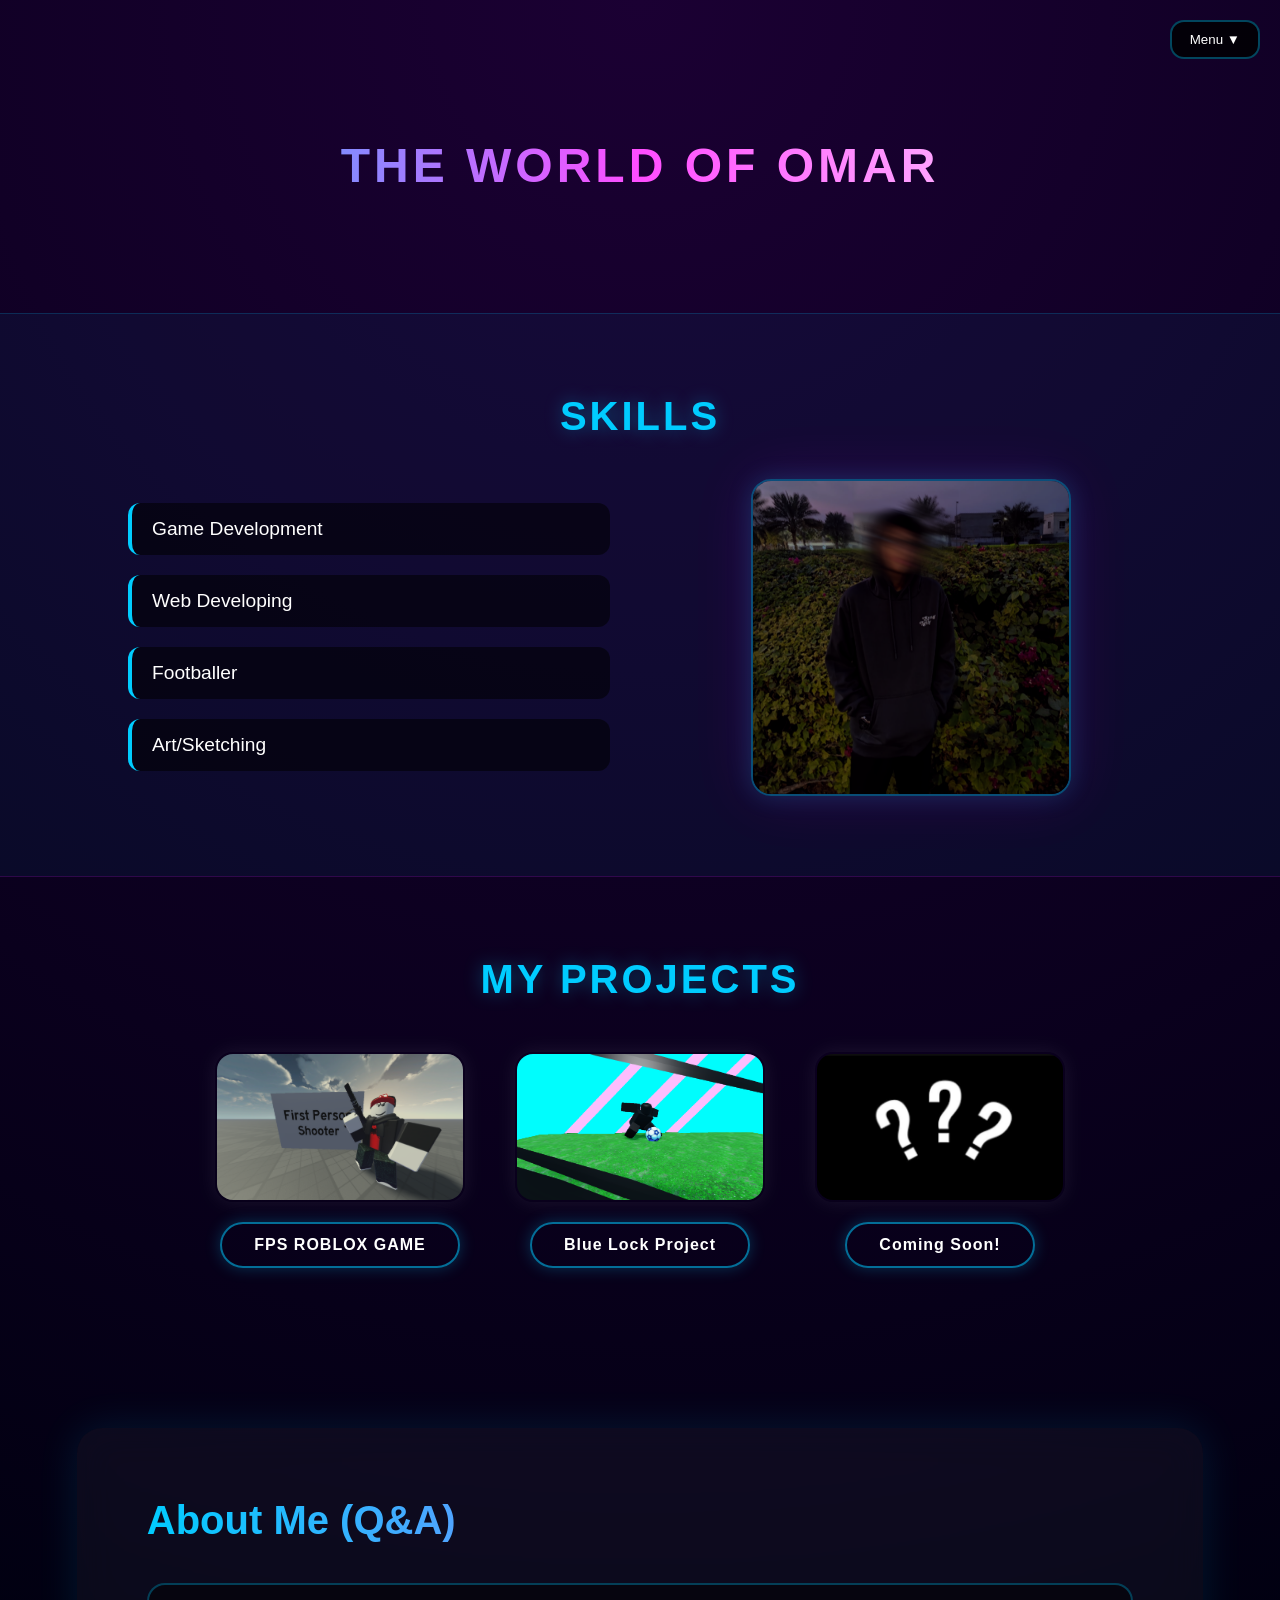
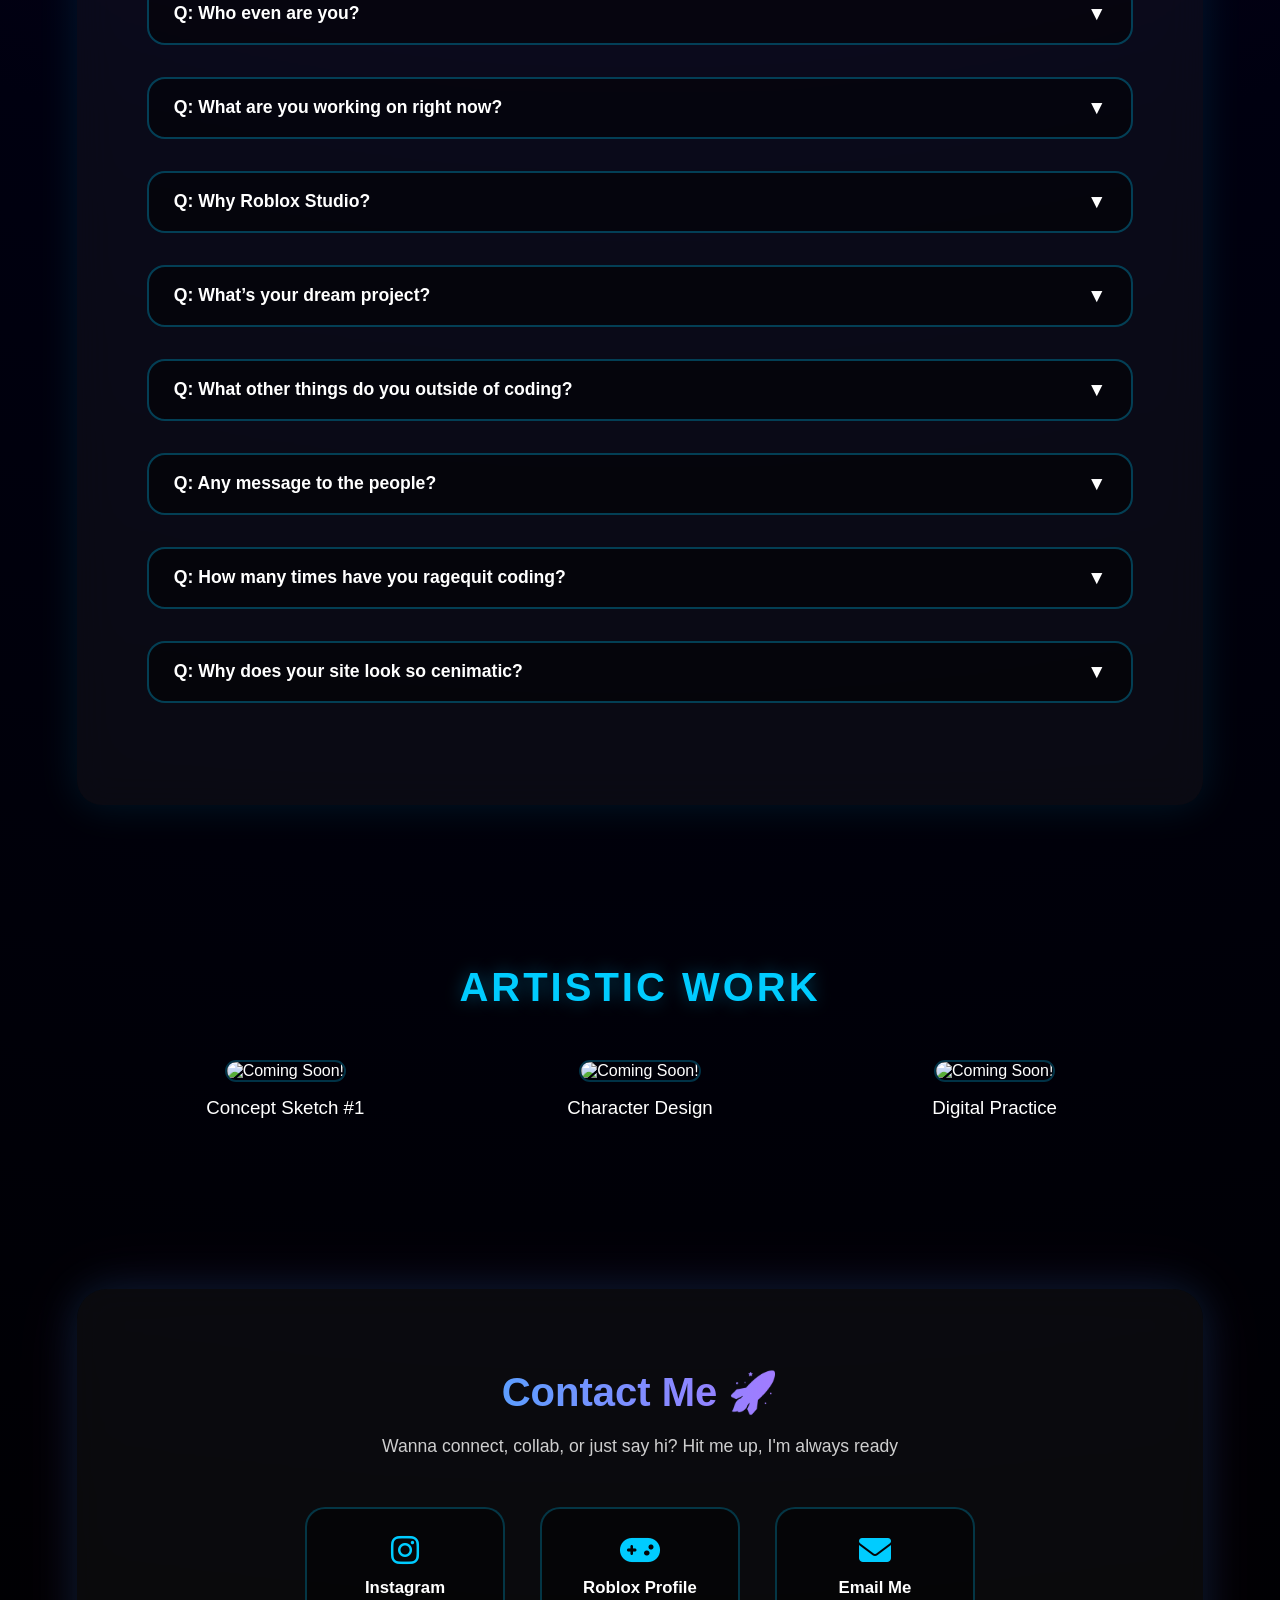
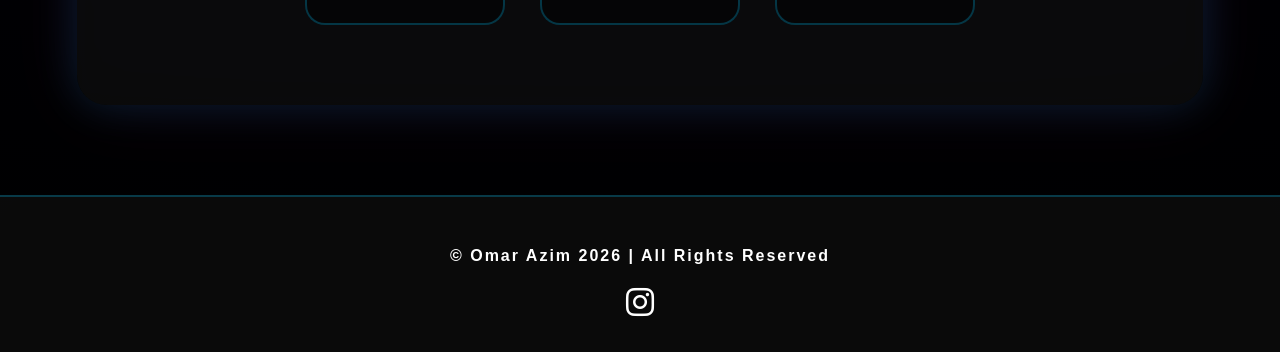
==== index.html @ 36d2c740 "Add files via upload" ====
<!DOCTYPE html>
<html lang="en">

<head>
  <meta charset="UTF-8">
  <meta name="viewport" content="width=device-width, initial-scale=1.0">
  <link rel="stylesheet" href="style.css">
  <link rel="icon" type="image/png" href="favicon.png">
  <link rel="apple-touch-icon" href="favicon.png">
  <link rel="stylesheet" href="https://cdnjs.cloudflare.com/ajax/libs/font-awesome/6.5.0/css/all.min.css">
  <title>Omar's World</title>
</head>

<body>

  <div class="menu-container">
    <button id="menuToggle">Menu ▼</button>

    <div class="menu-dropdown" id="menuDropdown">
      <a href="#skills">SKILLS</a>
      <a href="#projects">PROJECTS</a>
      <a href="#about">Q&A</a>
      <a href="#gallery">ART</a>
    </div>
  </div>

  <div class="Header-1">
    <img src="" alt="">
    <h1>THE WORLD OF OMAR</h1>
  </div>

  <div class="skills reveal pop" id="skills">
    <div class="topic">
      <h2>SKILLS</h2>
    </div>

    <div class="skills-content">
      <div class="listing">
        <ul>
          <li>Game Development</li>
          <li>Web Developing</li>
          <li>Footballer</li>
          <li>Art/Sketching</li>
        </ul>
      </div>

      <div class="profile">
        <img src="Picture.png" alt="Omar">
      </div>
    </div>
  </div>

  <div class="projects reveal" id="projects">
    <div class="topic-2">
      <h2>MY PROJECTS</h2>
    </div>

    <div class="projects-grid">

      <div class="project-card">
        <img src="First Person Shooter.png" alt="Image Could Not Load">

        <a href="FPS GAME.HTML">
          <button>FPS ROBLOX GAME</button>
        </a>
      </div>

      <div class="project-card">
        <img src="Blue Lock.png" alt="Image Could Not Load">

        <a href="BLUE LOCK GAME.HTML">
          <button>Blue Lock Project</button>
        </a>
      </div>

      <div class="project-card">
        <img src="COMING SOON Banner.png" alt="Image Could Not Load">

        <a href="ComingSoon.HTML">
          <button>Coming Soon!</button>
        </a>
      </div>
    </div>
  </div>

  <!-- =============================== -->
  <!--        ABOUT ME (Q&A) SECTION   -->
  <!-- =============================== -->

  <section class="qa-section reveal" id="about">

    <!-- Section Title -->
    <h2 class="qa-title">About Me (Q&A)</h2>


    <!-- =============================== -->
    <!-- Question 1 -->
    <!-- =============================== -->
    <div class="qa-item">

      <!-- Clickable Question Button -->
      <button class="qa-question">
        Q: Who even are you?
        <span class="arrow">▼</span>
      </button>

      <!-- Answer Box -->
      <div class="qa-answer">
        <p>A: Yo I’m Omar, game dev, football addict, and professional “I’ll fix it later” coder.
          I build Roblox games, websites, and random ideas at 2AM for no reason.</p>
      </div>

    </div>


    <!-- =============================== -->
    <!-- Question 2 -->
    <!-- =============================== -->
    <div class="qa-item">

      <button class="qa-question">
        Q: What are you working on right now?
        <span class="arrow">▼</span>
      </button>

      <div class="qa-answer">
        <p>A: Currently cooking up Roblox projects like an FPS game and working on test projects
          Basically: chaos, rage, and alot of unfinished games 💀</p>
      </div>

    </div>


    <!-- =============================== -->
    <!-- Question 3 -->
    <!-- =============================== -->
    <div class="qa-item">

      <button class="qa-question">
        Q: Why Roblox Studio?
        <span class="arrow">▼</span>
      </button>

      <div class="qa-answer">
        <p>A: Because it’s like game development with training wheels…
          but the moment you touch scripting, the wheels fall off and you’re flying into the void.</p>
      </div>

    </div>


    <!-- =============================== -->
    <!-- EMPTY SLOT #1 (Fill Later) -->
    <!-- =============================== -->
    <div class="qa-item">

      <button class="qa-question">
        Q: What’s your dream project?
        <span class="arrow">▼</span>
      </button>

      <div class="qa-answer">
        <p>A: Just a smooth and clean game without having to fight bugs</p>
      </div>

    </div>


    <!-- =============================== -->
    <!-- EMPTY SLOT #2 (Fill Later) -->
    <!-- =============================== -->
    <div class="qa-item">

      <button class="qa-question">
        Q: What other things do you outside of coding?
        <span class="arrow">▼</span>
      </button>

      <div class="qa-answer">
        <p>A: I play football and sometimes I draw stuff..only when my code is broken beyond saving.</p>
      </div>

    </div>


    <!-- =============================== -->
    <!-- EMPTY SLOT #3 (Fill Later) -->
    <!-- =============================== -->
    <div class="qa-item">

      <button class="qa-question">
        Q: Any message to the people?
        <span class="arrow">▼</span>
      </button>

      <div class="qa-answer">
        <p>A: Respect your last name, never give up and chase your dreams.</p>
      </div>

    </div>


    <!-- =============================== -->
    <!-- EMPTY SLOT #4 (Fill Later) -->
    <!-- =============================== -->
    <div class="qa-item">

      <button class="qa-question">
        Q: How many times have you ragequit coding?
        <span class="arrow">▼</span>
      </button>

      <div class="qa-answer">
        <p>A: Yes.</p>
      </div>

    </div>

    <!-- =============================== -->
    <!-- EMPTY SLOT #5 (Fill Later) -->
    <!-- =============================== -->
    <div class="qa-item">

      <button class="qa-question">
        Q: Why does your site look so cenimatic?
        <span class="arrow">▼</span>
      </button>

      <div class="qa-answer">
        <p>A: I was supposed to be studying… but VS Code mysteriously opened and the story changed</p>
      </div>

    </div>

  </section>

  <div class="gallery reveal" id="gallery">
    <div class="topic-2">
      <h2>ARTISTIC WORK</h2>
    </div>

    <div class="art-grid">

      <div class="art-card">
        <img src="https://via.placeholder.com/250" alt="Coming Soon!">
        <h3>Concept Sketch #1</h3>
      </div>

      <div class="art-card">
        <img src="https://via.placeholder.com/250" alt="Coming Soon!">
        <h3>Character Design</h3>
      </div>

      <div class="art-card">
        <img src="https://via.placeholder.com/250" alt="Coming Soon!">
        <h3>Digital Practice</h3>
      </div>

    </div>
  </div>


  <!-- =============================== -->
  <!--        CONTACT SECTION          -->
  <!-- =============================== -->

  <section class="contact-section" id="contact">

    <h2 class="contact-title">Contact Me 🚀</h2>

    <p class="contact-text">
      Wanna connect, collab, or just say hi?
      Hit me up, I'm always ready
    </p>

    <div class="contact-box">

      <!-- Instagram -->
      <a href="https://instagram.com/omxr.dev_" target="_blank" class="contact-card">
        <i class="fa-brands fa-instagram"></i>
        <span>Instagram</span>
      </a>

      <!-- Roblox Profile -->
      <a href="https://www.roblox.com/users/4584043283/profile" class="contact-card">
        <i class="fa-solid fa-gamepad"></i>
        <span>Roblox Profile</span>
      </a>

      <!-- Email -->
      <a href="omarazim754@gmail.com" class="contact-card">
        <i class="fa-solid fa-envelope"></i>
        <span>Email Me</span>
      </a>

    </div>

  </section>


  <!-- =============================== -->
  <!--        FOOTER SECTION          -->
  <!-- =============================== -->
  <footer class="main-footer">
    <p>© Omar Azim 2026 | All Rights Reserved</p>
    <div class="socials">
      <a href="https://instagram.com/omxr.dev_" target="_blank">
        <i class="fa-brands fa-instagram"></i>
      </a>
    </div>
  </footer>
  <script src="script.js"></script>
</body>

</html>
---- style.css ----
/* ============================= */
/*        GLOBAL RESET           */
/* ============================= */

* {
  margin: 0;
  padding: 0;
  box-sizing: border-box;
  font-family: "Segoe UI", sans-serif;
}

:root {
  --nebula1: #00ccff;
  --nebula2: #ff4dff;
  --softGlow: rgba(0, 200, 255, 0.35);
}

/* ============================= */
/*        BODY BACKGROUND        */
/* ============================= */

body {
  background: radial-gradient(circle at top, #1b0033, #000010, #000);
  color: white;
  overflow-x: hidden;
}

body::before {
  content: "";
  position: fixed;
  inset: 0;
  background: url("https://www.transparenttextures.com/patterns/stardust.png");
  opacity: 0.35;
  animation: starsMove 60s linear infinite;
  z-index: -2;
}

@keyframes starsMove {
  from {
    transform: translateY(0);
  }
  to {
    transform: translateY(-1000px);
  }
}

/* ============================= */
/*             MENU              */
/* ============================= */

details {
    position: fixed;
    top: 20px;
    right: 20px;

    background: rgba(0, 0, 0, 0.85);
    backdrop-filter: blur(20px);

    padding: 12px 22px;
    border-radius: 14px;

    border: 2px solid rgba(0, 200, 255, 0.35);

    cursor: pointer;
    transition: 0.3s ease;

    z-index: 99999; /* 🔥 FORCE ABOVE EVERYTHING */
}

details[open] {
    box-shadow: 0 0 25px rgba(0,200,255,0.3);
}

details summary {
    list-style: none;
}

details summary::-webkit-details-marker {
    display: none;
}

details:hover {
  box-shadow: 0 0 18px var(--softGlow);
}

summary {
  font-weight: bold;
  font-size: 18px;
  cursor: pointer;
}

details h4 {
  margin-top: 10px;
  transition: 0.3s;
}

details h4:hover {
  color: var(--nebula2);
}

details a {
  text-decoration: none;
  color: white;
  display: block;
  margin-top: 12px;
}

.menu-container {
    position: fixed;
    top: 20px;
    right: 20px;
    z-index: 99999;
}

#menuToggle {
    padding: 10px 18px;
    border-radius: 14px;

    background: rgba(0,0,0,0.8);
    border: 2px solid rgba(0,200,255,0.35);
    color: white;

    cursor: pointer;
    transition: 0.3s ease;
}

#menuToggle:hover {
    box-shadow: 0 0 20px rgba(0,200,255,0.4);
}

.menu-dropdown {
    margin-top: 10px;
    padding: 15px;

    background: rgba(0,0,0,0.9);
    border-radius: 14px;

    display: none;
    flex-direction: column;
    gap: 10px;

    border: 2px solid rgba(0,200,255,0.2);
}

.menu-dropdown a {
    text-decoration: none;
    color: white;
    padding: 6px 10px;
    border-radius: 8px;
    transition: 0.2s;
}

.menu-dropdown a:hover {
    background: rgba(0,200,255,0.15);
}

/* ============================= */
/*            HEADER             */
/* ============================= */

.Header-1 {
  text-align: center;
  padding: 120px 20px;
}

.Header-1 h1 {
  font-size: 3rem;
  letter-spacing: 4px;

  background: linear-gradient(
    90deg,
    var(--nebula1),
    var(--nebula2),
    white
  );

  -webkit-background-clip: text;
  -webkit-text-fill-color: transparent;

  animation: glow 2s infinite alternate;
}

@keyframes glow {
  from {
    text-shadow: 0 0 12px var(--nebula1);
  }
  to {
    text-shadow: 0 0 30px var(--nebula2);
  }
}


/* ============================= */
/*        SECTION STYLING        */
/* ============================= */

.skills,
.projects,
.gallery {
  padding: 80px 10%;
  text-align: center;
}

.topic h2,
.topic-2 h2 {
  font-size: 2.5rem;
  margin-bottom: 40px;

  color: var(--nebula1);
  letter-spacing: 3px;

  text-shadow: 0 0 18px var(--softGlow);
}

/* ============================= */
/*          SKILLS SECTION       */
/* ============================= */

.skills {
  background: rgba(0, 200, 255, 0.05);
  border-top: 1px solid rgba(0, 200, 255, 0.18);
  border-bottom: 1px solid rgba(255, 0, 255, 0.15);
}

.skills-content {
  display: flex;
  align-items: center;
  justify-content: space-between;
  gap: 60px;
  margin-top: 40px;
  flex-wrap: wrap;
}

.listing {
  flex: 1;
}

.listing ul {
  list-style: none;
  display: grid;
  gap: 20px;
  font-size: 1.2rem;
  text-align: left;
}

.listing li {
  padding: 15px 20px;
  background: rgba(0, 0, 0, 0.55);

  border-radius: 12px;
  border-left: 4px solid var(--nebula1);

  transition: 0.3s;
}

.listing li:hover {
  transform: translateX(8px);
  background: rgba(0, 200, 255, 0.12);
  box-shadow: 0 0 18px var(--softGlow);
}

/* Profile Image */

.profile {
  flex: 1;
  display: flex;
  justify-content: center;
}

.profile img {
  width: 320px;
  max-width: 100%;
  border-radius: 20px;

  border: 2px solid rgba(0, 200, 255, 0.35);

  box-shadow: 0 0 25px rgba(0, 200, 255, 0.18),
    0 0 60px rgba(255, 0, 255, 0.12);

  transition: 0.4s ease;
}

.profile img:hover {
  transform: scale(1.05);
}

/* ============================= */
/*         PROJECTS GRID         */
/* ============================= */

.projects-grid {
  display: flex;
  justify-content: center;
  gap: 50px;
  flex-wrap: wrap;
  margin-top: 50px;
}

.project-card {
  display: flex;
  flex-direction: column;
  align-items: center;
  gap: 20px;
}

/* Project Images */

.project-card img {
  width: 250px;
  height: 150px;
  border-radius: 18px;
  object-fit: cover;

  border: 2px solid transparent;
  box-shadow: 0 0 20px rgba(255, 255, 255, 0.08);

  transition: 0.4s ease;
}

.project-card img:hover {
  transform: translateY(-10px);

  border: 2px solid rgba(0, 200, 255, 0.35);

  box-shadow: 0 0 25px rgba(0, 200, 255, 0.25),
    0 0 60px rgba(255, 0, 255, 0.18);
}

/* Project Buttons */

.project-card button {
  padding: 12px 32px;
  border-radius: 30px;

  border: 2px solid rgba(0, 200, 255, 0.55);
  background: transparent;

  color: white;
  font-size: 1rem;
  font-weight: bold;
  letter-spacing: 1px;

  cursor: pointer;
  transition: 0.3s ease;

  box-shadow: 0 0 15px rgba(0, 200, 255, 0.25);
}

.project-card button:hover {
  background: linear-gradient(90deg, var(--nebula1), var(--nebula2));
  color: black;

  transform: scale(1.08);

  box-shadow: 0 0 25px rgba(0, 200, 255, 0.45),
    0 0 60px rgba(255, 0, 255, 0.25);
}

/* ============================= */
/*           ART GRID            */
/* ============================= */

.art-grid {
  display: grid;
  grid-template-columns: repeat(3, 1fr);
  gap: 40px;
  justify-items: center;
  margin-top: 50px;
}

.art-card {
  width: 260px;
  text-align: center;
}

.art-card img {
  width: 250px;
  height: 250px;
  border-radius: 20px;

  border: 2px solid rgba(0, 200, 255, 0.25);

  transition: 0.3s ease;
}

.art-card img:hover {
  transform: scale(1.05);

  box-shadow: 0 0 25px rgba(0, 200, 255, 0.25),
    0 0 70px rgba(255, 0, 255, 0.18);
}

.art-card h3 {
  margin-top: 15px;
  font-weight: 500;
}

/* ============================= */
/*        PROJECT PAGES FIX      */
/* ============================= */

.project-layout {
  width: 90%;
  max-width: 1200px;
  margin: auto;
  padding: 80px 0;
}

/* Back Button */
.back-btn {
  display: inline-block;
  margin-bottom: 30px;

  padding: 12px 25px;
  border-radius: 30px;

  border: 2px solid rgba(0, 200, 255, 0.55);
  color: white;
  text-decoration: none;
  font-weight: bold;

  box-shadow: 0 0 18px rgba(0, 200, 255, 0.25);
  transition: 0.3s ease;
}

.back-btn:hover {
  background: linear-gradient(90deg, var(--nebula1), var(--nebula2));
  color: black;
  transform: scale(1.05);
}

/* Top Layout */
.top-grid {
  display: grid;
  grid-template-columns: 1fr 1fr;
  gap: 40px;
  align-items: stretch;
}

/* Image Box */
.project-image {
  border-radius: 20px;
  overflow: hidden;

  border: 2px solid rgba(0, 200, 255, 0.25);

  box-shadow: 0 0 25px rgba(0, 200, 255, 0.15),
    0 0 60px rgba(255, 0, 255, 0.12);
}

.project-image img {
  width: 100%;
  height: 100%;
  object-fit: cover;
}

/* Description Box */
.project-desc {
  border-radius: 20px;
  padding: 35px;

  background: rgba(255, 255, 255, 0.04);
  backdrop-filter: blur(18px);

  border: 2px solid rgba(255, 0, 255, 0.18);

  box-shadow: 0 0 25px rgba(255, 0, 255, 0.12);
}

.project-desc h1 {
  font-size: 2.4rem;
  margin-bottom: 18px;

  background: linear-gradient(90deg, var(--nebula1), var(--nebula2));
  -webkit-background-clip: text;
  -webkit-text-fill-color: transparent;

  text-shadow: 0 0 20px rgba(0, 200, 255, 0.35);
}

.project-desc p {
  font-size: 1.1rem;
  line-height: 1.7;
  color: #ddd;
}

/* Bottom Credits Box */
.project-footer-box {
  margin-top: 50px;
  padding: 35px;

  border-radius: 20px;
  text-align: center;

  background: rgba(255, 255, 255, 0.03);
  backdrop-filter: blur(18px);

  border: 2px solid rgba(0, 200, 255, 0.2);

  box-shadow: 0 0 25px rgba(0, 200, 255, 0.12);
}

.project-footer-box h2 {
  color: var(--nebula2);
  margin-bottom: 12px;
}

.project-footer-box p {
  color: #ccc;
}

/* Mobile Fix */
@media (max-width: 900px) {
  .top-grid {
    grid-template-columns: 1fr;
  }
}

/* ============================= */
/*            FOOTER             */
/* ============================= */

.main-footer {
  background: rgba(255, 255, 255, 0.04);
  border-top: 2px solid rgba(0, 200, 255, 0.25);

  backdrop-filter: blur(18px);

  padding: 50px 20px 30px;
  text-align: center;
}

.main-footer p {
  font-weight: bold;
  letter-spacing: 2px;
  margin-bottom: 20px;
}

.socials {
  display: flex;
  justify-content: center;
  gap: 30px;
}

.socials a {
  font-size: 2rem;
  color: white;
  transition: 0.3s ease;
}

.socials a:hover {
  color: var(--nebula1);
  text-shadow: 0 0 20px var(--nebula1);
}

/* ============================= */
/*        CUSTOM SCROLLBAR       */
/* ============================= */

::-webkit-scrollbar {
  width: 10px;
}

::-webkit-scrollbar-track {
  background: #000;
}

::-webkit-scrollbar-thumb {
  background: linear-gradient(var(--nebula1), var(--nebula2));
  border-radius: 10px;
  box-shadow: 0 0 18px rgba(0, 200, 255, 0.35);
}

::-webkit-scrollbar-thumb:hover {
  background: var(--nebula2);
}

/* =============================== */
/*         Q&A SECTION STYLE       */
/* =============================== */

.qa-section {
  width: 88%;
  margin: 80px auto;
  padding: 70px;
  border-radius: 25px;
  background: rgba(255, 255, 255, 0.04);
  backdrop-filter: blur(18px);
  box-shadow: 0 0 40px rgba(0, 200, 255, 0.12);
}

.qa-title {
  font-size: 2.5rem;
  margin-bottom: 40px;
  text-align: left;
  background: linear-gradient(90deg, var(--nebula1), var(--nebula2));
  -webkit-background-clip: text;
  -webkit-text-fill-color: transparent;
}

/* Each Question Card */
.qa-item {
  margin-bottom: 20px;
}

/* Question Button */
.qa-question {
  width: 100%;
  padding: 18px 25px;
  border-radius: 18px;
  border: 2px solid rgba(0, 200, 255, 0.3);
  background: rgba(0, 0, 0, 0.45);

  color: white;
  font-size: 1.1rem;
  font-weight: bold;

  display: flex;
  justify-content: space-between;
  align-items: center;

  cursor: pointer;
  transition: 0.3s ease;
}

.qa-question:hover {
  transform: scale(1.02);
  box-shadow: 0 0 20px rgba(0, 200, 255, 0.35);
}

/* Answer Box (Smooth Slide Animation) */
.qa-answer {
  max-height: 0;
  overflow: hidden;

  margin-top: 12px;
  padding: 0 25px;

  border-radius: 15px;
  background: rgba(255, 255, 255, 0.06);
  border-left: 3px solid var(--nebula2);

  opacity: 0;
  transform: translateY(-8px);

  transition: 
    max-height 0.5s ease,
    opacity 0.4s ease,
    transform 0.4s ease,
    padding 0.4s ease;
}

/* When Answer Opens */
.qa-answer.open {
  max-height: 200px;
  opacity: 1;
  transform: translateY(0);

  padding: 18px 25px;
}

/* Neon Glow Hover Effect */
.qa-answer:hover {
  box-shadow: 
    0 0 15px rgba(0, 200, 255, 0.35),
    0 0 35px rgba(255, 0, 255, 0.25);

  border-left: 3px solid var(--nebula1);

  transition: 0.3s ease;
}


/* Arrow */
.arrow {
  font-size: 1.2rem;
  transition: 0.3s;
}

/* Arrow Smooth Rotation */
.qa-question.active .arrow {
  transform: rotate(180deg);
}


/* Mobile Fix */
@media (max-width: 768px) {
  .qa-answer {
    grid-template-columns: 1fr;
  }

  .qa-section {
    padding: 60px 25px;
  }
}

/* REVEAL ANIMATIONS */
.reveal {
  opacity: 0;
  transform: translateY(60px);
  transition: all 0.8s ease;
}

.reveal.active {
  opacity: 1;
  transform: translateY(0);
}

/* Pop Effect For Skills: */
.pop {
  transform: scale(0.85);
}

.pop.active {
  transform: scale(1);
}

/* =============================== */
/*          CONTACT SECTION        */
/* =============================== */

.contact-section {
  width: 88%;
  margin: 90px auto;
  padding: 80px 60px;
  border-radius: 30px;

  background: rgba(255, 255, 255, 0.04);
  backdrop-filter: blur(18px);

  box-shadow:
    0 0 40px rgba(0, 200, 255, 0.15),
    0 0 70px rgba(255, 0, 255, 0.08);

  text-align: center;
}

.contact-title {
  font-size: 2.5rem;
  margin-bottom: 20px;

  background: linear-gradient(90deg, var(--nebula1), var(--nebula2));
  -webkit-background-clip: text;
  -webkit-text-fill-color: transparent;
}

.contact-text {
  font-size: 1.1rem;
  color: rgba(255, 255, 255, 0.8);
  margin-bottom: 50px;
}

/* Contact Cards */
.contact-box {
  display: flex;
  justify-content: center;
  gap: 35px;
  flex-wrap: wrap;
}

.contact-card {
  width: 200px;
  padding: 25px;
  border-radius: 20px;

  background: rgba(0, 0, 0, 0.45);
  border: 2px solid rgba(0, 200, 255, 0.25);

  text-decoration: none;
  color: white;

  display: flex;
  flex-direction: column;
  align-items: center;
  gap: 12px;

  font-size: 1.05rem;
  font-weight: bold;

  transition: 0.35s ease;
}

.contact-card i {
  font-size: 2rem;
  color: var(--nebula1);
}

.contact-card:hover {
  transform: translateY(-10px) scale(1.05);

  border: 2px solid rgba(255, 0, 255, 0.35);

  box-shadow:
    0 0 25px rgba(0, 200, 255, 0.25),
    0 0 60px rgba(255, 0, 255, 0.18);
}


/* =============================== */
/*        MOBILE RESPONSIVE FIXES  */
/* =============================== */

@media (max-width: 768px) {

  /* General Section Padding */
  .skills,
  .projects,
  .gallery,
  .qa-section {
    padding: 60px 6%;
    width: 95%;
  }

  /* Header Title Resize */
  .Header-1 h1 {
    font-size: 2.2rem;
    letter-spacing: 2px;
  }

  /* Skills Layout Stack */
  .skills-content {
    flex-direction: column;
    text-align: center;
    gap: 35px;
  }

  .listing ul {
    text-align: center;
  }

  .listing li {
    font-size: 1.05rem;
  }

  .profile img {
    width: 240px;
  }

  /* Projects Cards Stack */
  .projects-grid {
    flex-direction: column;
    gap: 35px;
  }

  .project-card img {
    width: 100%;
    max-width: 320px;
    height: auto;
  }

  .project-card button {
    width: 100%;
    max-width: 280px;
    font-size: 0.95rem;
  }

  /* Art Section Grid Fix */
  .art-grid {
    grid-template-columns: 1fr;
    gap: 30px;
  }

  .art-card img {
    width: 100%;
    max-width: 280px;
    height: auto;
  }

  /* Q&A Section Fix */
  .qa-section {
    padding: 55px 25px;
  }

  .qa-title {
    font-size: 2rem;
    text-align: center;
  }

  .qa-question {
    font-size: 1rem;
    padding: 15px 18px;
  }

  /* Footer Fix */
  .main-footer {
    padding: 40px 15px;
  }

  .main-footer p {
    font-size: 0.9rem;
  }

  .socials a {
    font-size: 1.7rem;
  }
}
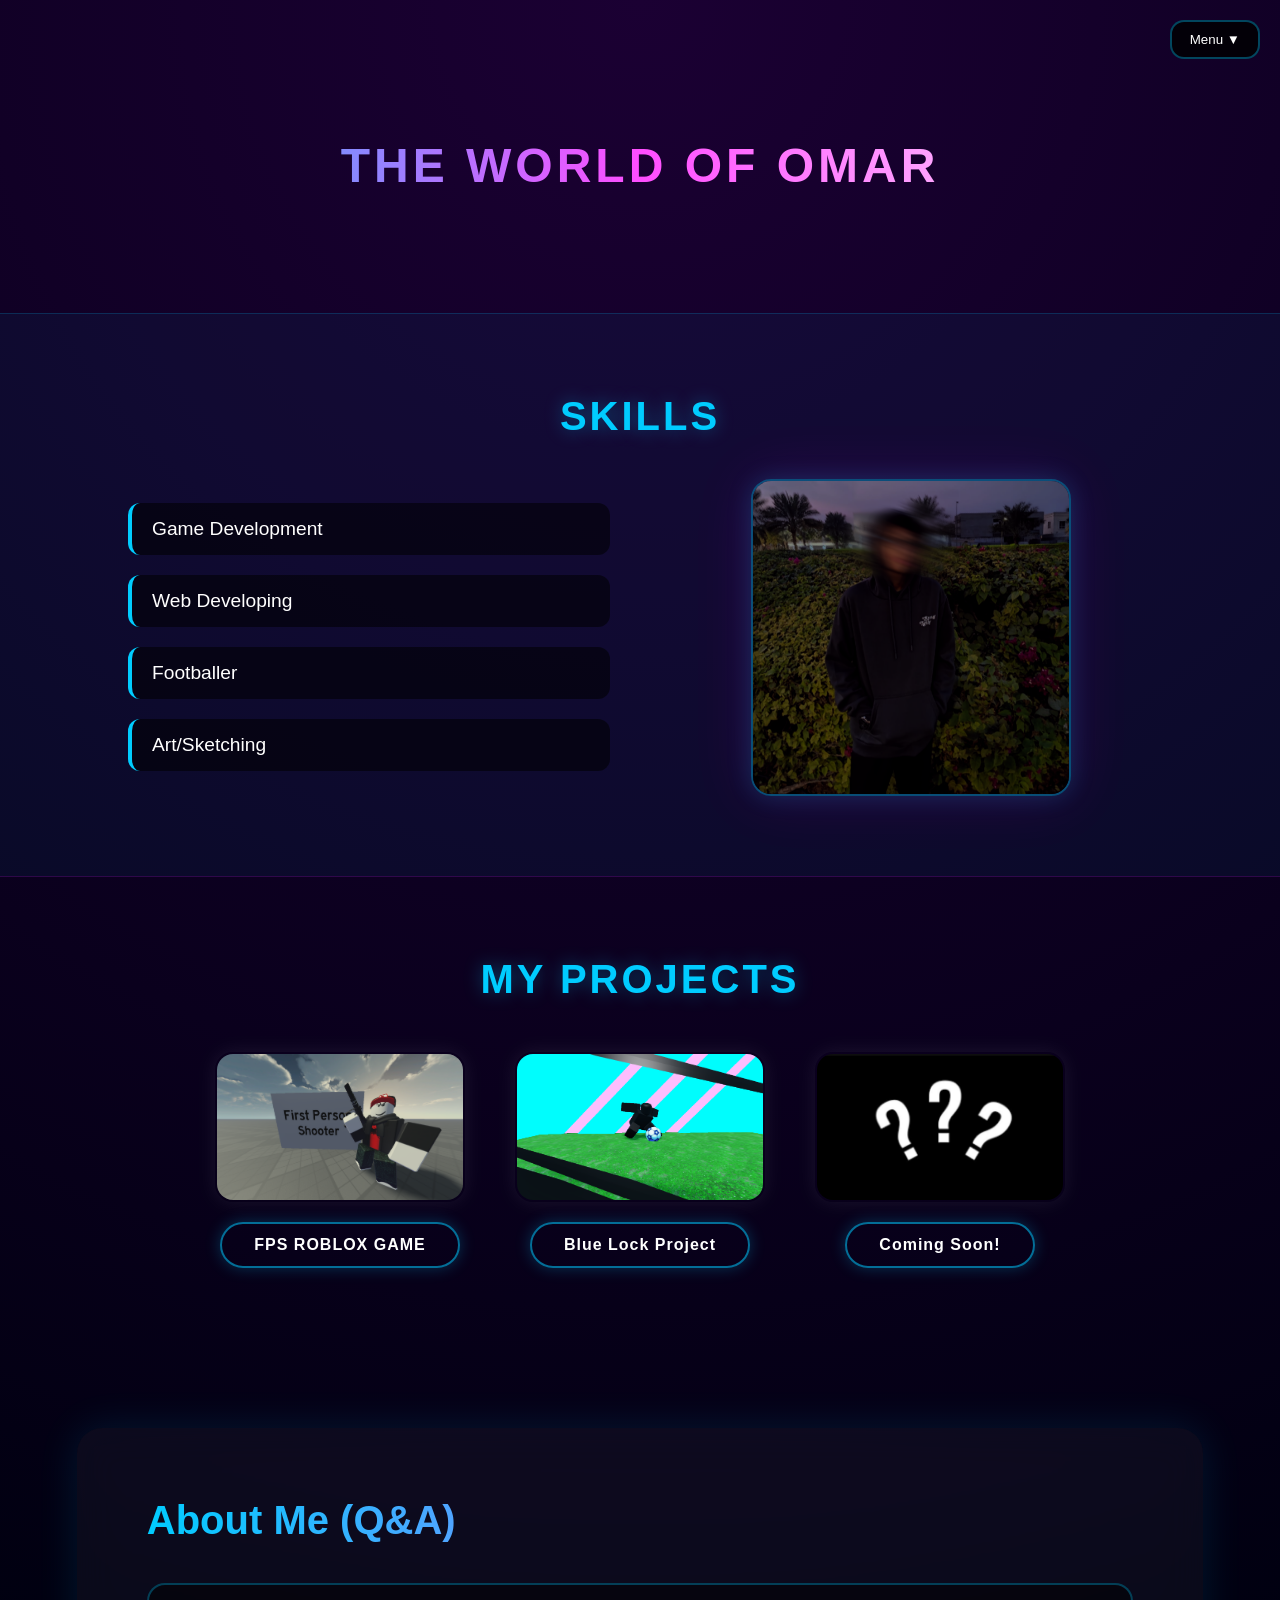
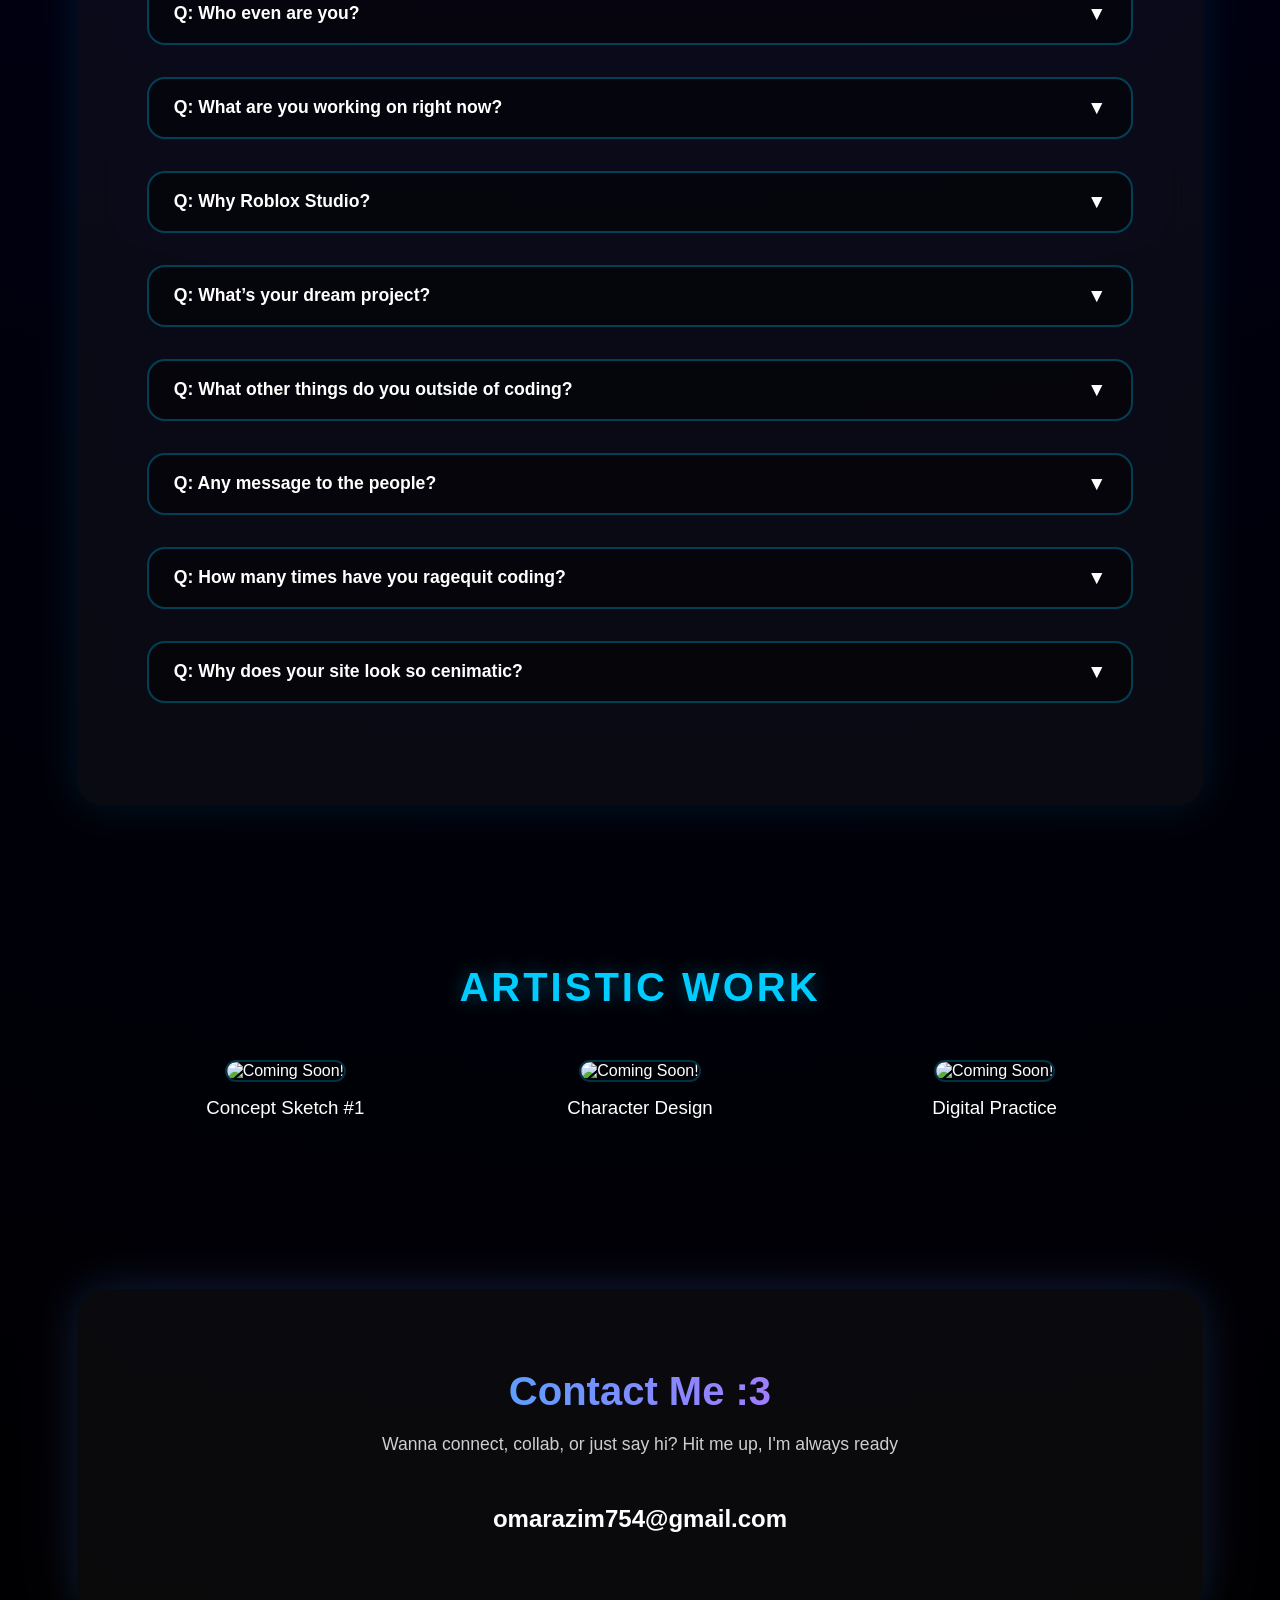
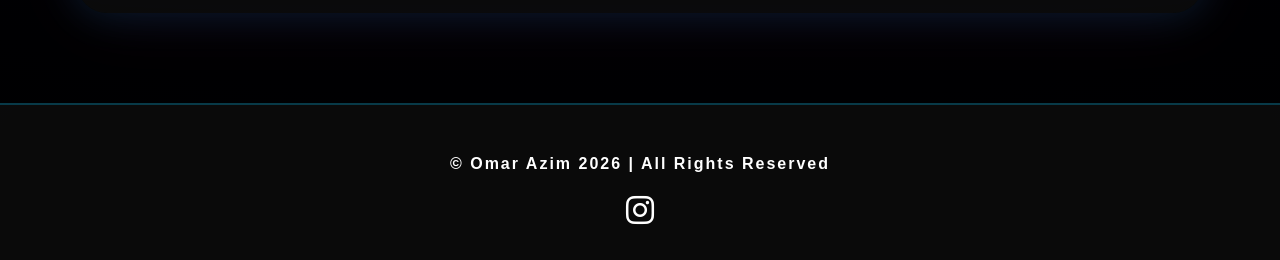
==== commit 4b74c9fa: "Add files via upload" ====
--- a/index.html
+++ b/index.html
@@ -266,7 +266,7 @@
 
   <section class="contact-section" id="contact">
 
-    <h2 class="contact-title">Contact Me 🚀</h2>
+    <h2 class="contact-title">Contact Me :3</h2>
 
     <p class="contact-text">
       Wanna connect, collab, or just say hi?
@@ -275,23 +275,8 @@
 
     <div class="contact-box">
 
-      <!-- Instagram -->
-      <a href="https://instagram.com/omxr.dev_" target="_blank" class="contact-card">
-        <i class="fa-brands fa-instagram"></i>
-        <span>Instagram</span>
-      </a>
-
-      <!-- Roblox Profile -->
-      <a href="https://www.roblox.com/users/4584043283/profile" class="contact-card">
-        <i class="fa-solid fa-gamepad"></i>
-        <span>Roblox Profile</span>
-      </a>
-
       <!-- Email -->
-      <a href="omarazim754@gmail.com" class="contact-card">
-        <i class="fa-solid fa-envelope"></i>
-        <span>Email Me</span>
-      </a>
+      <h2 class="email-text">omarazim754@gmail.com</h2>
 
     </div>
 
--- a/style.css
+++ b/style.css
@@ -750,49 +750,11 @@
   margin-bottom: 50px;
 }
 
-/* Contact Cards */
-.contact-box {
-  display: flex;
-  justify-content: center;
-  gap: 35px;
-  flex-wrap: wrap;
-}
-
-.contact-card {
-  width: 200px;
-  padding: 25px;
-  border-radius: 20px;
-
-  background: rgba(0, 0, 0, 0.45);
-  border: 2px solid rgba(0, 200, 255, 0.25);
-
-  text-decoration: none;
+.contact-email {
+  font-size: 2rem;
+  font-weight: bold;
+  margin-top: 20px;
   color: white;
-
-  display: flex;
-  flex-direction: column;
-  align-items: center;
-  gap: 12px;
-
-  font-size: 1.05rem;
-  font-weight: bold;
-
-  transition: 0.35s ease;
-}
-
-.contact-card i {
-  font-size: 2rem;
-  color: var(--nebula1);
-}
-
-.contact-card:hover {
-  transform: translateY(-10px) scale(1.05);
-
-  border: 2px solid rgba(255, 0, 255, 0.35);
-
-  box-shadow:
-    0 0 25px rgba(0, 200, 255, 0.25),
-    0 0 60px rgba(255, 0, 255, 0.18);
 }
 
 
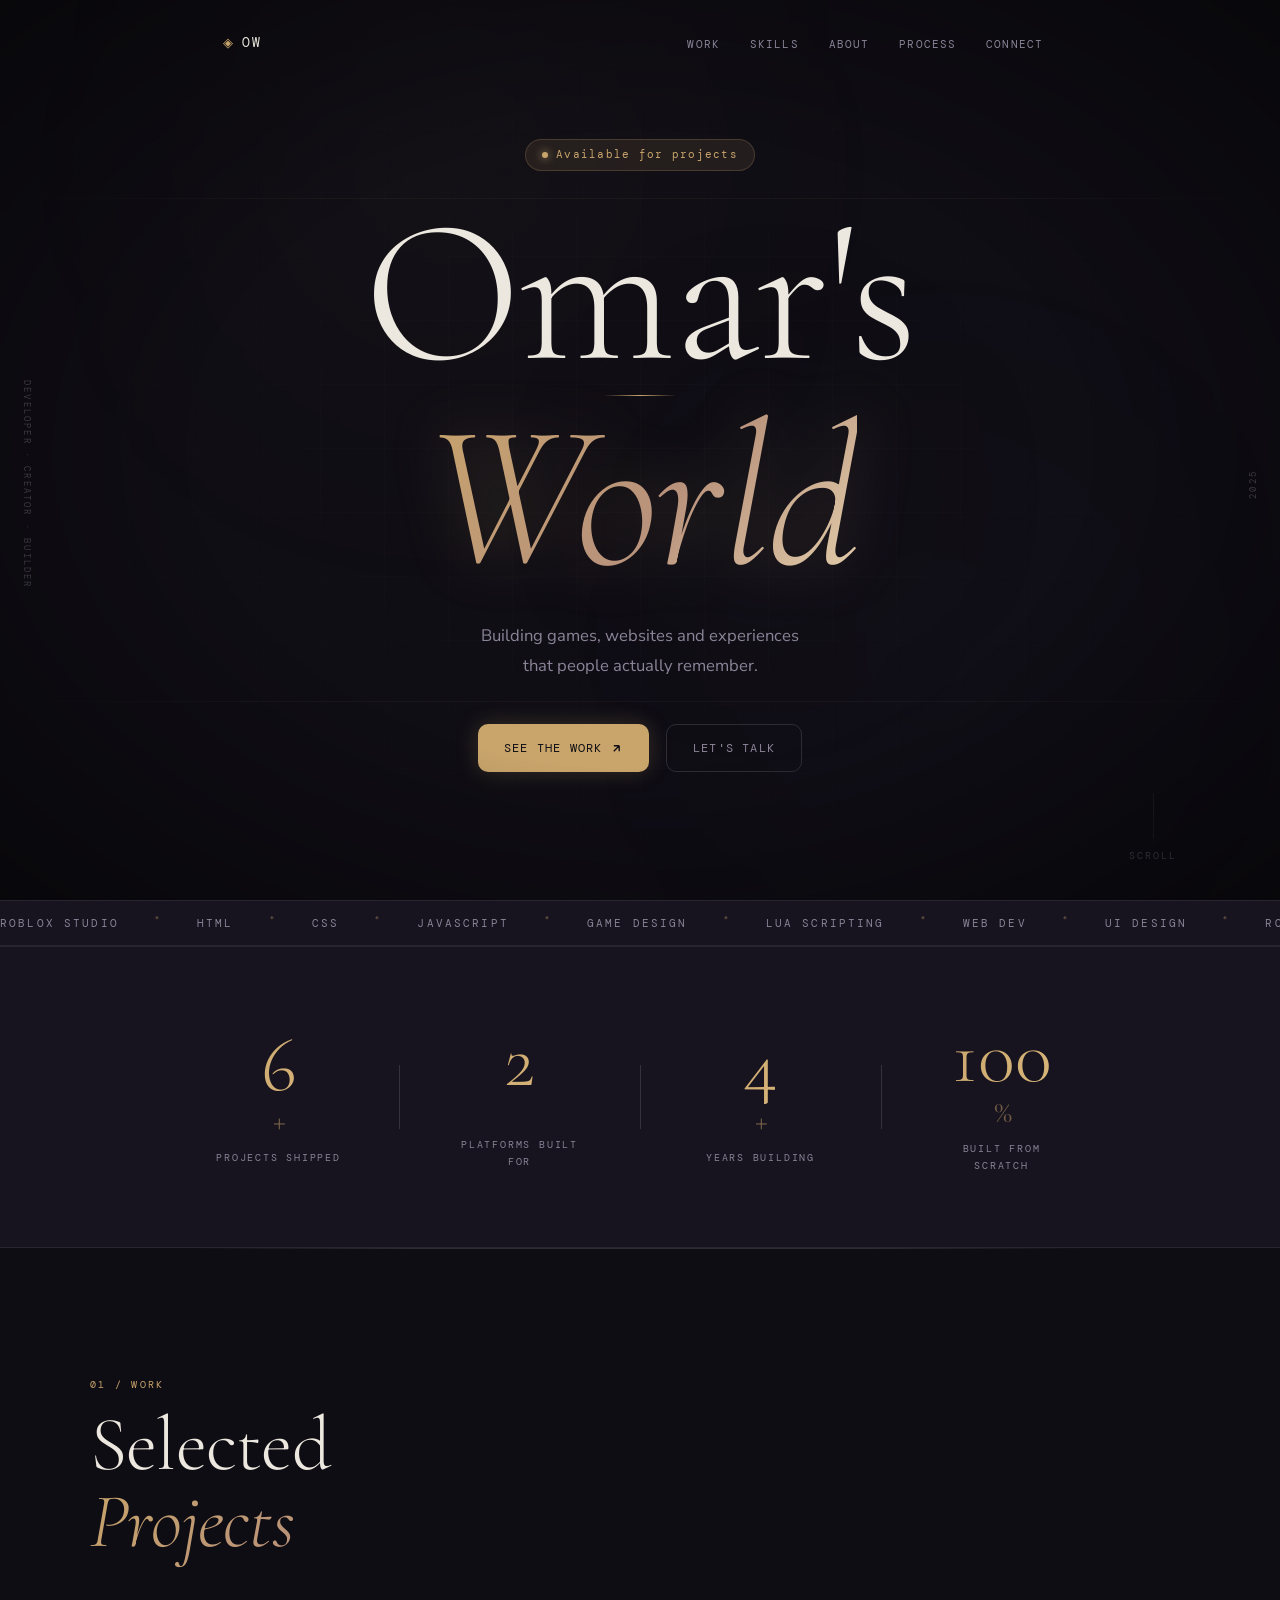
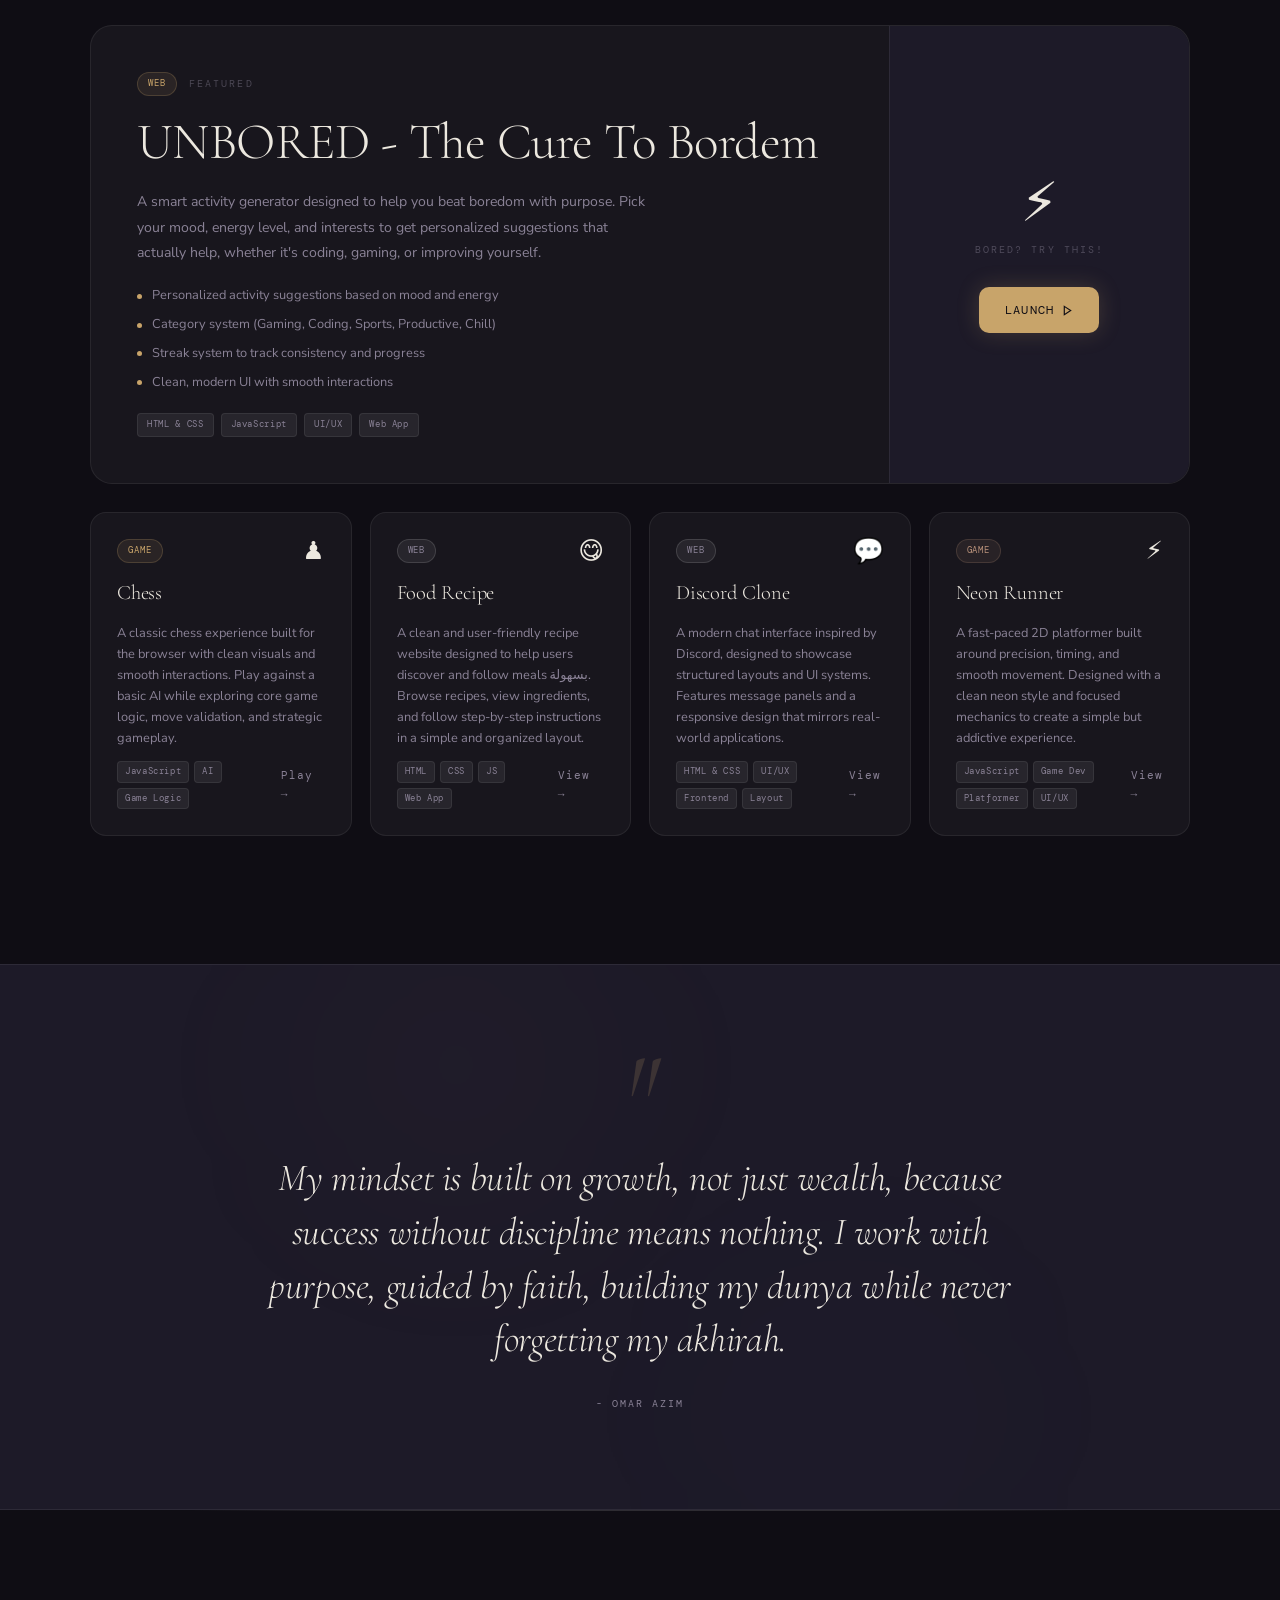
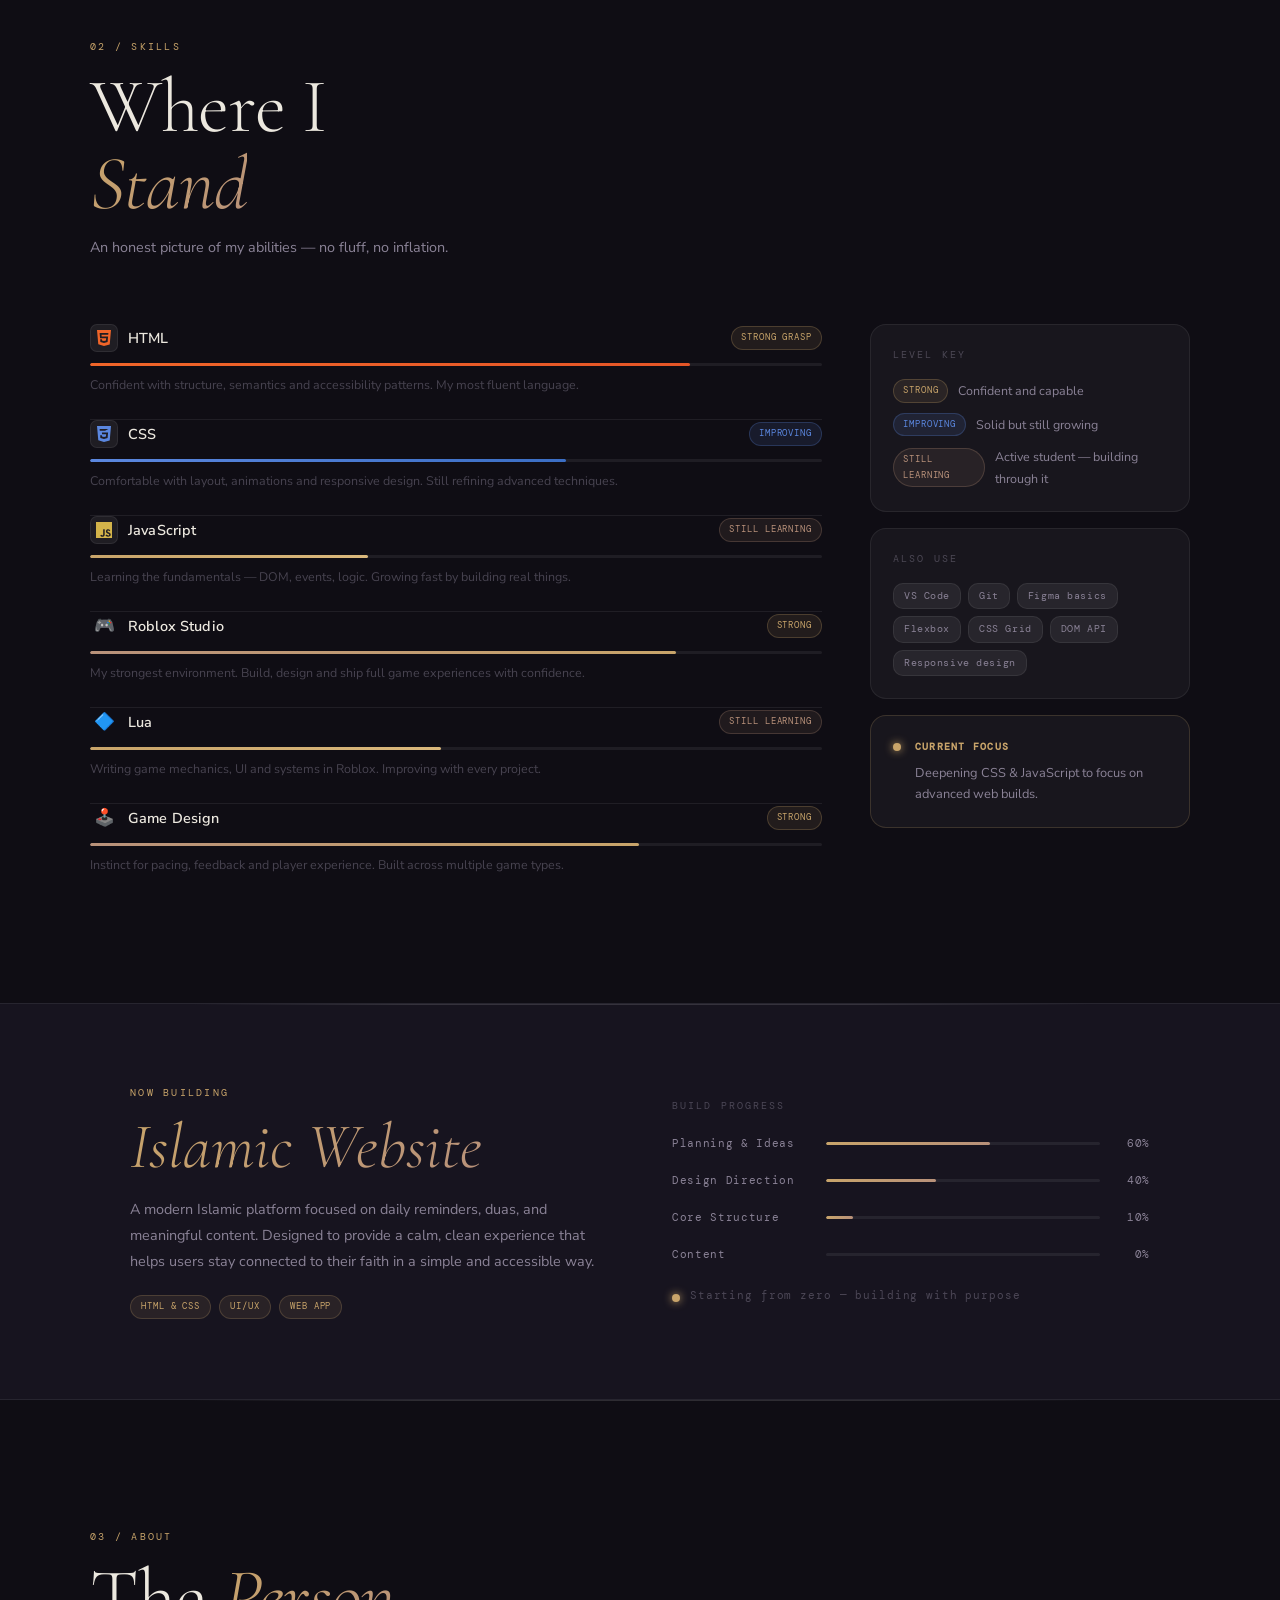
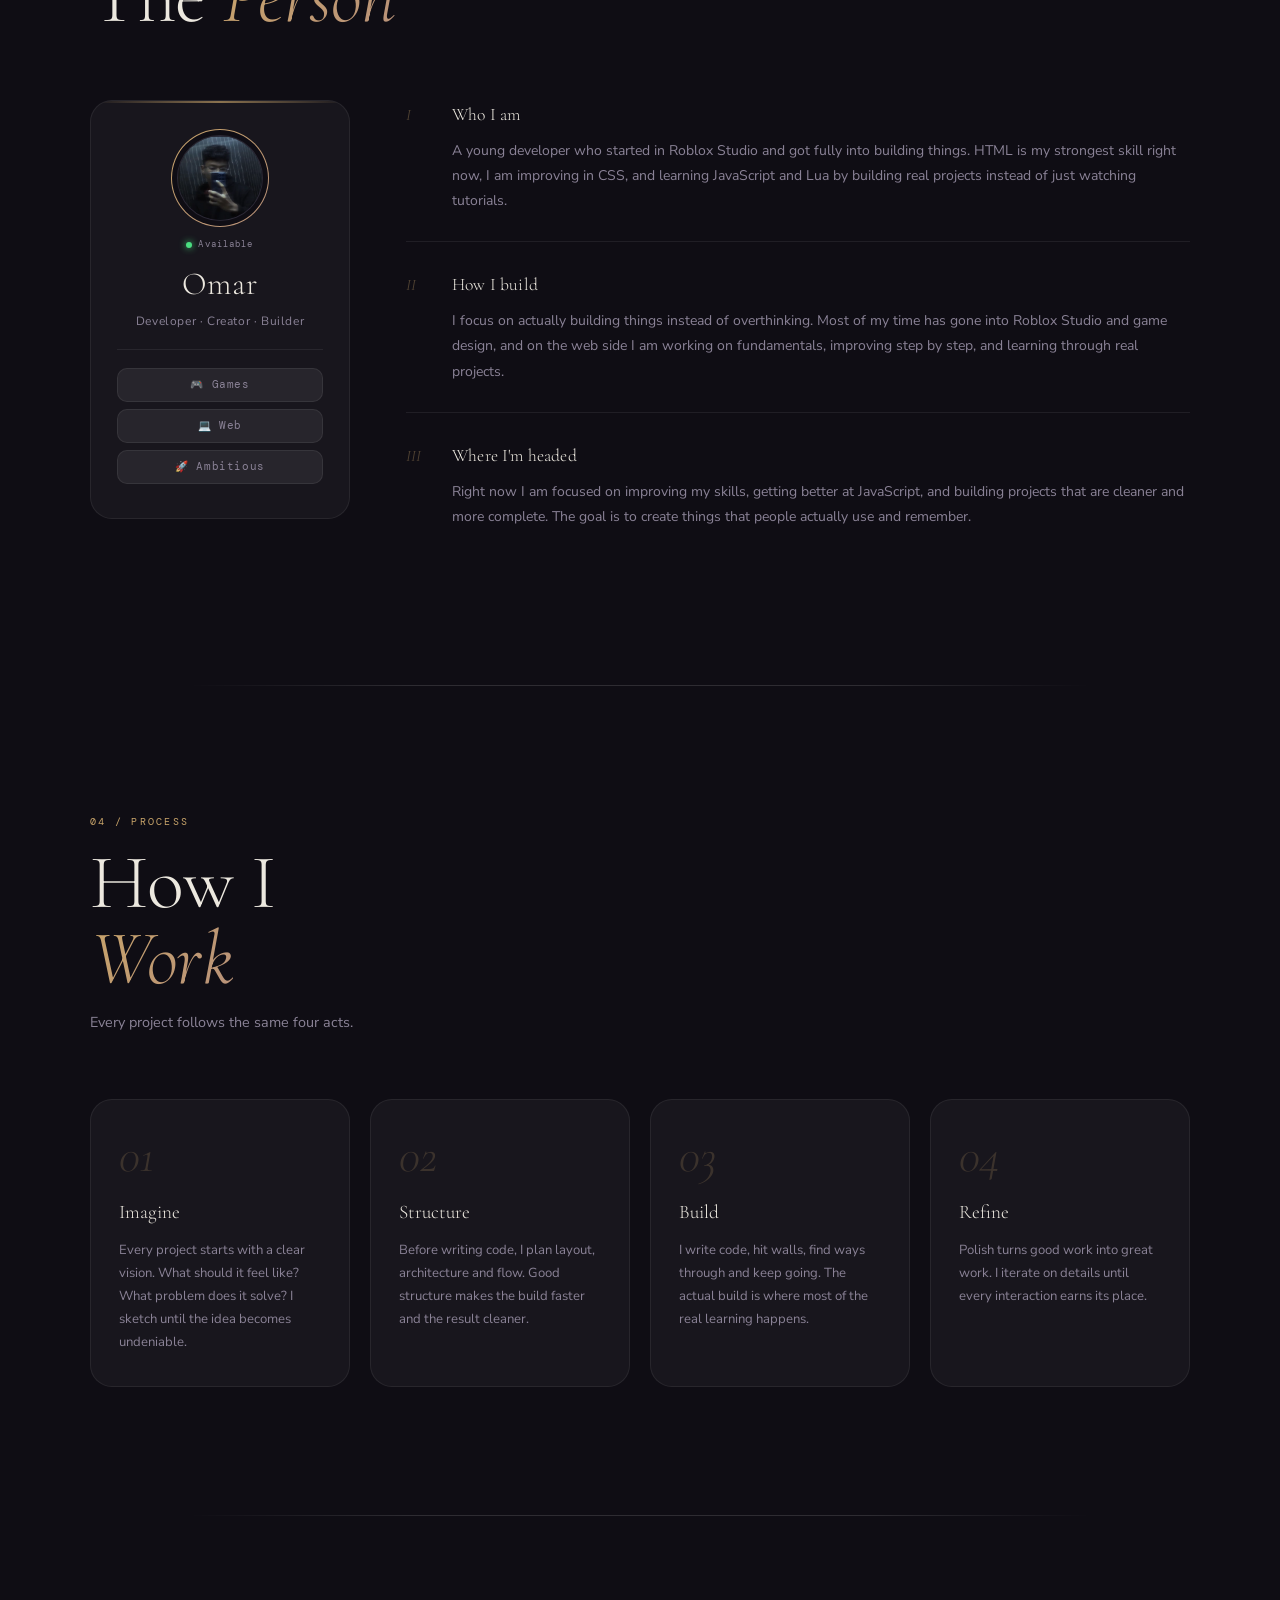
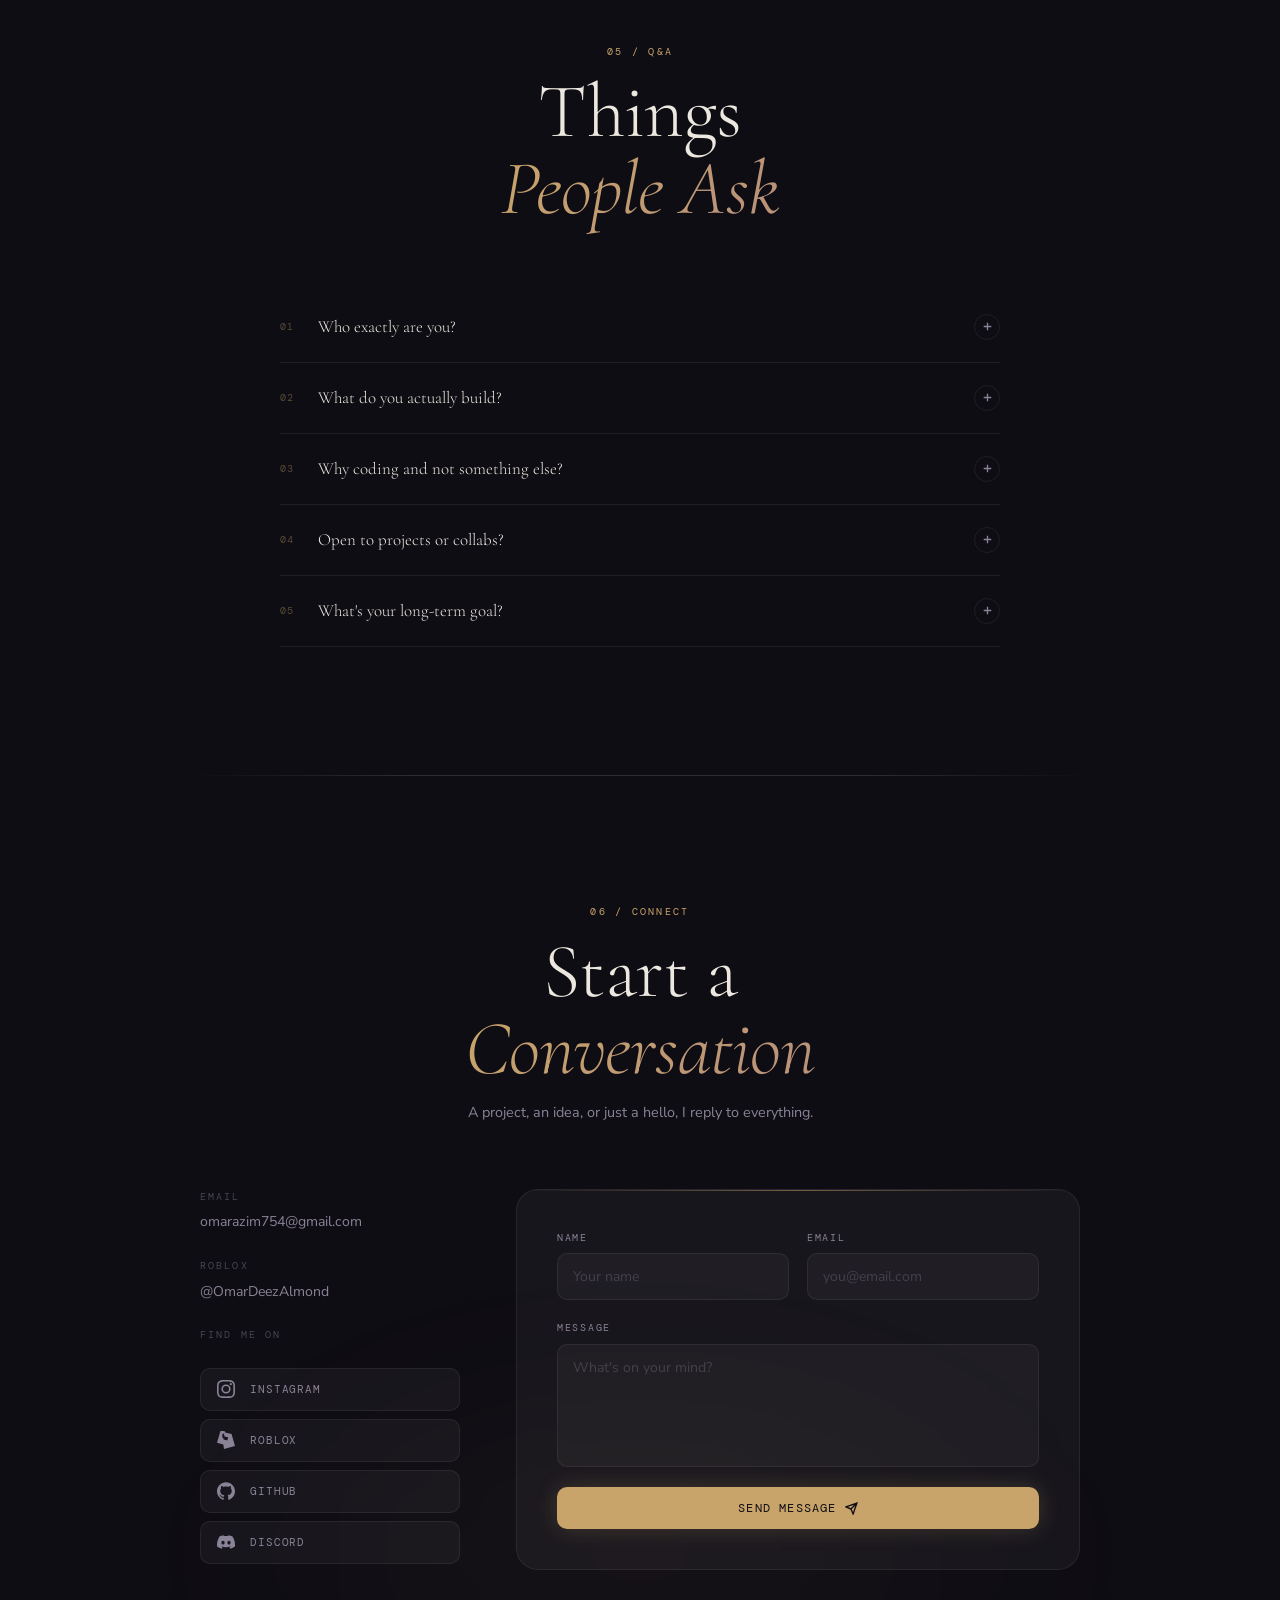
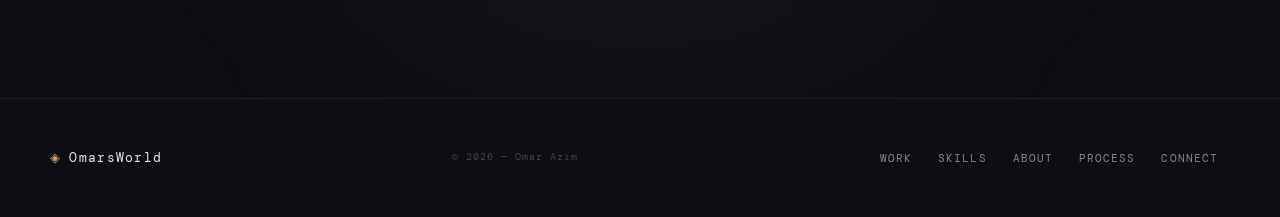
==== commit 2dd69697: "Add files via upload" ====
--- a/index.html
+++ b/index.html
@@ -2,298 +2,928 @@
 <html lang="en">
 
 <head>
-  <meta charset="UTF-8">
-  <meta name="viewport" content="width=device-width, initial-scale=1.0">
-  <link rel="stylesheet" href="style.css">
-  <link rel="icon" type="image/png" href="favicon.png">
-  <link rel="apple-touch-icon" href="favicon.png">
-  <link rel="stylesheet" href="https://cdnjs.cloudflare.com/ajax/libs/font-awesome/6.5.0/css/all.min.css">
-  <title>Omar's World</title>
+  <meta charset="UTF-8" />
+  <meta name="viewport" content="width=device-width, initial-scale=1.0" />
+  <title>OmarsWorld</title>
+  <link rel="icon" type="image/x-icon" href="favicon.ico"/>
+  <link rel="stylesheet" href="style.css" />
+  <link rel="preconnect" href="https://fonts.googleapis.com" />
+  <link rel="preconnect" href="https://fonts.gstatic.com" crossorigin />
+  <link
+    href="https://fonts.googleapis.com/css2?family=Cormorant+Garamond:ital,wght@0,300;0,400;1,300;1,400;1,600&family=DM+Mono:wght@300;400;500&family=Nunito+Sans:wght@300;400;500;600&display=swap"
+    rel="stylesheet" />
 </head>
 
 <body>
 
-  <div class="menu-container">
-    <button id="menuToggle">Menu ▼</button>
-
-    <div class="menu-dropdown" id="menuDropdown">
-      <a href="#skills">SKILLS</a>
-      <a href="#projects">PROJECTS</a>
-      <a href="#about">Q&A</a>
-      <a href="#gallery">ART</a>
+  <!-- ░░ CURSOR ░░ -->
+  <div class="cursor-dot" id="cursor-dot"></div>
+  <div class="cursor-ring" id="cursor-ring"></div>
+
+  <!-- ░░ OVERLAYS ░░ -->
+  <div class="grain" aria-hidden="true"></div>
+  <div class="vignette" aria-hidden="true"></div>
+
+  <!-- ░░ SCROLL PROGRESS ░░ -->
+  <div class="progress-bar" id="progress-bar"></div>
+
+  <!-- ═══════════════════════════════════════════
+       NAV
+  ═══════════════════════════════════════════ -->
+  <nav class="nav" id="nav">
+    <div class="nav-wrap">
+      <a href="#home" class="nav-logo">
+        <span class="logo-gem">◈</span><span>OW</span>
+      </a>
+      <ul class="nav-list" id="nav-list" role="list">
+        <li><a href="#work" class="nav-a">Work</a></li>
+        <li><a href="#skills" class="nav-a">Skills</a></li>
+        <li><a href="#about" class="nav-a">About</a></li>
+        <li><a href="#process" class="nav-a">Process</a></li>
+        <li><a href="#connect" class="nav-a">Connect</a></li>
+      </ul>
+      <button class="nav-burger" id="nav-burger" aria-label="Toggle menu" aria-expanded="false">
+        <span></span><span></span>
+      </button>
+    </div>
+  </nav>
+
+  <!-- ═══════════════════════════════════════════
+       HERO — cinematic full-screen
+  ═══════════════════════════════════════════ -->
+  <section class="hero" id="home">
+
+    <div class="hero-bg" aria-hidden="true">
+      <div class="blob blob-a" data-depth="0.04"></div>
+      <div class="blob blob-b" data-depth="0.025"></div>
+      <div class="blob blob-c" data-depth="0.035"></div>
+      <div class="hero-grid"></div>
+      <div class="hero-hline hero-hline-t"></div>
+      <div class="hero-hline hero-hline-b"></div>
+    </div>
+
+    <!-- Vertical side labels -->
+    <aside class="hero-side hero-side-l" aria-hidden="true">
+      <span>Developer · Creator · Builder</span>
+    </aside>
+
+    <div class="hero-content">
+      <div class="hero-chip cin" style="--d:.2s">
+        <span class="chip-dot"></span>
+        Available for projects
+      </div>
+
+      <h1 class="hero-title">
+        <span class="ht-line cin" style="--d:.4s">Omar's</span>
+        <span class="ht-rule cin" aria-hidden="true" style="--d:.62s">
+          <span class="ht-rule-line"></span>
+        </span>
+        <span class="ht-line ht-em cin" style="--d:.52s"><em>World</em></span>
+      </h1>
+
+      <p class="hero-sub cin" style="--d:.84s">
+        Building games, websites and experiences<br />that people actually remember.
+      </p>
+
+      <div class="hero-cta cin" style="--d:1.04s">
+        <a href="#work" class="btn btn-solid mag" data-mag>
+          <span>See the work</span>
+          <svg width="13" height="13" viewBox="0 0 24 24" fill="none" stroke="currentColor" stroke-width="2.5">
+            <path d="M7 17L17 7M17 7H7M17 7v10" />
+          </svg>
+        </a>
+        <a href="#connect" class="btn btn-ghost mag" data-mag>Let's talk</a>
+      </div>
+    </div>
+
+    <aside class="hero-side hero-side-r" aria-hidden="true">
+      <span>2025</span>
+    </aside>
+
+    <!-- Scroll cue -->
+    <div class="hero-scroll cin" style="--d:1.4s" aria-hidden="true">
+      <div class="hs-track">
+        <div class="hs-fill"></div>
+      </div>
+      <span class="label-xs">SCROLL</span>
+    </div>
+
+  </section>
+
+  <!-- ═══════════════════════════════════════════
+       MARQUEE
+  ═══════════════════════════════════════════ -->
+  <div class="marquee" aria-hidden="true">
+    <div class="marquee-inner">
+      <span>Roblox Studio</span><span class="msep">◈</span>
+      <span>HTML</span><span class="msep">◈</span>
+      <span>CSS</span><span class="msep">◈</span>
+      <span>JavaScript</span><span class="msep">◈</span>
+      <span>Game Design</span><span class="msep">◈</span>
+      <span>Lua Scripting</span><span class="msep">◈</span>
+      <span>Web Dev</span><span class="msep">◈</span>
+      <span>UI Design</span><span class="msep">◈</span>
+      <span>Roblox Studio</span><span class="msep">◈</span>
+      <span>HTML</span><span class="msep">◈</span>
+      <span>CSS</span><span class="msep">◈</span>
+      <span>JavaScript</span><span class="msep">◈</span>
+      <span>Game Design</span><span class="msep">◈</span>
+      <span>Lua Scripting</span><span class="msep">◈</span>
+      <span>Web Dev</span><span class="msep">◈</span>
+      <span>UI Design</span><span class="msep">◈</span>
     </div>
   </div>
 
-  <div class="Header-1">
-    <img src="" alt="">
-    <h1>THE WORLD OF OMAR</h1>
+  <!-- ═══════════════════════════════════════════
+       NUMBERS — full-width cinematic stats band
+  ═══════════════════════════════════════════ -->
+  <section class="numbers" id="numbers" aria-label="Stats">
+    <div class="container">
+      <div class="numbers-grid">
+
+        <div class="num-item sr-up" style="--ri:0">
+          <div class="num-val" data-count="6">0</div>
+          <div class="num-plus">+</div>
+          <p class="num-label">Projects shipped</p>
+        </div>
+
+        <div class="num-divider" aria-hidden="true"></div>
+
+        <div class="num-item sr-up" style="--ri:1">
+          <div class="num-val" data-count="2">0</div>
+          <div class="num-plus"></div>
+          <p class="num-label">Platforms built for</p>
+        </div>
+
+        <div class="num-divider" aria-hidden="true"></div>
+
+        <div class="num-item sr-up" style="--ri:2">
+          <div class="num-val" data-count="4">0</div>
+          <div class="num-plus">+</div>
+          <p class="num-label">Years building</p>
+        </div>
+
+        <div class="num-divider" aria-hidden="true"></div>
+
+        <div class="num-item sr-up" style="--ri:3">
+          <div class="num-val" data-count="100">0</div>
+          <div class="num-plus">%</div>
+          <p class="num-label">Built from scratch</p>
+        </div>
+
+      </div>
+    </div>
+  </section>
+
+  <!-- ═══════════════════════════════════════════
+       WORK
+  ═══════════════════════════════════════════ -->
+  <section class="section" id="work">
+    <div class="sec-rule" aria-hidden="true"></div>
+    <div class="container">
+
+      <header class="sec-head">
+        <span class="sec-tag sr-fade">01 / Work</span>
+        <h2 class="sec-title sr-up">Selected<br /><em>Projects</em></h2>
+      </header>
+
+      <!-- Featured -->
+      <div class="sr-up" style="--ri:0">
+        <article class="feat-card tilt" data-tilt>
+          <div class="feat-glow"></div>
+          <div class="feat-body">
+            <div class="feat-meta">
+              <span class="tag tag-game">Web</span>
+              <span class="label-xs">FEATURED</span>
+            </div>
+            <h3 class="feat-title">UNBORED - The Cure To Bordem</h3>
+            <p class="feat-desc">A smart activity generator designed to help you beat boredom with purpose.
+              Pick your mood, energy level, and interests to get personalized suggestions
+              that actually help, whether it's coding, gaming, or improving yourself.</p>
+            <ul class="feat-list">
+              <li>Personalized activity suggestions based on mood and energy </li>
+              <li>Category system (Gaming, Coding, Sports, Productive, Chill) </li>
+              <li>Streak system to track consistency and progress</li>
+              <li>Clean, modern UI with smooth interactions</li>
+            </ul>
+            <div class="feat-stack">
+              <span>HTML & CSS</span><span>JavaScript</span><span>UI/UX</span><span>Web App</span>
+            </div>
+          </div>
+          <div class="feat-aside">
+            <div class="feat-emblem">
+              <span class="feat-emoji">⚡</span>
+              <span class="label-xs">Bored? Try This!</span>
+            </div>
+            <a href="https://unbored-curetoboredom.netlify.app" class="btn btn-solid mag" data-mag>
+              <span>LAUNCH</span>
+              <svg width="11" height="11" viewBox="0 0 24 24" fill="none" stroke="currentColor" stroke-width="2.5">
+                <polygon points="5 3 19 12 5 21 5 3" />
+              </svg>
+            </a>
+          </div>
+        </article>
+      </div>
+
+      <!-- Grid -->
+      <div class="proj-grid">
+
+        <article class="proj-card tilt sr-up" data-tilt style="--ri:1">
+          <div class="proj-card-glow"></div>
+          <div class="pc-head">
+            <span class="tag tag-game">Game</span>
+            <span class="pc-emoji">♟️</span>
+          </div>
+          <h3 class="pc-title">Chess</h3>
+          <p class="pc-desc">A classic chess experience built for the browser with clean visuals and smooth
+            interactions.
+            Play against a basic AI while exploring core game logic, move validation, and strategic gameplay.</p>
+          <div class="pc-foot">
+            <div class="pc-stack"><span>JavaScript</span><span>AI</span><span>Game Logic</span></div>
+            <a href="https://omarschess.netlify.app" class="arr-link mag" data-mag>Play →</a>
+          </div>
+        </article>
+
+        <article class="proj-card tilt sr-up" data-tilt style="--ri:2">
+          <div class="proj-card-glow"></div>
+          <div class="pc-head">
+            <span class="tag tag-web">Web</span>
+            <span class="pc-emoji">😋</span>
+          </div>
+          <h3 class="pc-title">Food Recipe</h3>
+          <p class="pc-desc">A clean and user-friendly recipe website designed to help users discover and follow meals
+            بسهولة.
+            Browse recipes, view ingredients, and follow step-by-step instructions in a simple and organized layout.</p>
+          <div class="pc-foot">
+            <div class="pc-stack"><span>HTML</span><span>CSS</span><span>JS</span><span>Web App</span></div>
+            <a href="https://omarsflavourhub.netlify.app" class="arr-link mag" data-mag>View →</a>
+          </div>
+        </article>
+
+        <article class="proj-card tilt sr-up" data-tilt style="--ri:3">
+          <div class="proj-card-glow"></div>
+          <div class="pc-head">
+            <span class="tag tag-web">Web</span>
+            <span class="pc-emoji">💬</span>
+          </div>
+          <h3 class="pc-title">Discord Clone</h3>
+          <p class="pc-desc">A modern chat interface inspired by Discord, designed to showcase structured layouts and UI
+            systems.
+            Features message panels and a responsive design that mirrors real-world applications.
+          </p>
+          <div class="pc-foot">
+            <div class="pc-stack"><span>HTML & CSS</span><span>UI/UX</span><span>Frontend</span><span>Layout</span>
+            </div>
+
+            <a href="https://chord-discordclone.netlify.app" class="arr-link mag" data-mag>View →</a>
+          </div>
+        </article>
+
+        <article class="proj-card proj-card-wip tilt sr-up" data-tilt style="--ri:4">
+          <div class="proj-card-glow"></div>
+          <div class="pc-head">
+            <span class="tag tag-wip">Game</span>
+            <span class="pc-emoji">⚡</span>
+          </div>
+          <h3 class="pc-title">Neon Runner</h3>
+          <p class="pc-desc">A fast-paced 2D platformer built around precision, timing, and smooth movement. Designed
+            with a clean neon style and focused mechanics to create a simple but addictive experience.
+          </p>
+          <div class="pc-foot">
+            <div class="pc-stack"><span>JavaScript</span><span>Game Dev</span><span>Platformer</span><span>UI/UX</span>
+            </div>
+            <a href="https://neonplatformer.netlify.app" target="_blank" rel="noopener" class="arr-link mag"
+              data-mag>View →</a>
+          </div>
+        </article>
+
+      </div>
+    </div>
+  </section>
+
+  <!-- ═══════════════════════════════════════════
+       INTERLUDE — full-bleed cinematic quote
+  ═══════════════════════════════════════════ -->
+  <div class="interlude" aria-hidden="false">
+    <div class="interlude-bg">
+      <div class="ibl ibl-a"></div>
+      <div class="ibl ibl-b"></div>
+    </div>
+    <div class="container">
+      <blockquote class="interlude-quote sr-up" style="--ri:0">
+        <span class="iq-mark">"</span>
+        <p>My mindset is built on growth, not just wealth,
+          because success without discipline means nothing.
+          I work with purpose, guided by faith,
+          building my dunya while never forgetting my akhirah.</p>
+        <cite>- Omar Azim</cite>
+      </blockquote>
+    </div>
   </div>
 
-  <div class="skills reveal pop" id="skills">
-    <div class="topic">
-      <h2>SKILLS</h2>
-    </div>
-
-    <div class="skills-content">
-      <div class="listing">
-        <ul>
-          <li>Game Development</li>
-          <li>Web Developing</li>
-          <li>Footballer</li>
-          <li>Art/Sketching</li>
-        </ul>
-      </div>
-
-      <div class="profile">
-        <img src="Picture.png" alt="Omar">
-      </div>
-    </div>
-  </div>
-
-  <div class="projects reveal" id="projects">
-    <div class="topic-2">
-      <h2>MY PROJECTS</h2>
-    </div>
-
-    <div class="projects-grid">
-
-      <div class="project-card">
-        <img src="First Person Shooter.png" alt="Image Could Not Load">
-
-        <a href="FPS GAME.HTML">
-          <button>FPS ROBLOX GAME</button>
-        </a>
-      </div>
-
-      <div class="project-card">
-        <img src="Blue Lock.png" alt="Image Could Not Load">
-
-        <a href="BLUE LOCK GAME.HTML">
-          <button>Blue Lock Project</button>
-        </a>
-      </div>
-
-      <div class="project-card">
-        <img src="COMING SOON Banner.png" alt="Image Could Not Load">
-
-        <a href="ComingSoon.HTML">
-          <button>Coming Soon!</button>
-        </a>
-      </div>
-    </div>
-  </div>
-
-  <!-- =============================== -->
-  <!--        ABOUT ME (Q&A) SECTION   -->
-  <!-- =============================== -->
-
-  <section class="qa-section reveal" id="about">
-
-    <!-- Section Title -->
-    <h2 class="qa-title">About Me (Q&A)</h2>
-
-
-    <!-- =============================== -->
-    <!-- Question 1 -->
-    <!-- =============================== -->
-    <div class="qa-item">
-
-      <!-- Clickable Question Button -->
-      <button class="qa-question">
-        Q: Who even are you?
-        <span class="arrow">▼</span>
-      </button>
-
-      <!-- Answer Box -->
-      <div class="qa-answer">
-        <p>A: Yo I’m Omar, game dev, football addict, and professional “I’ll fix it later” coder.
-          I build Roblox games, websites, and random ideas at 2AM for no reason.</p>
-      </div>
-
-    </div>
-
-
-    <!-- =============================== -->
-    <!-- Question 2 -->
-    <!-- =============================== -->
-    <div class="qa-item">
-
-      <button class="qa-question">
-        Q: What are you working on right now?
-        <span class="arrow">▼</span>
-      </button>
-
-      <div class="qa-answer">
-        <p>A: Currently cooking up Roblox projects like an FPS game and working on test projects
-          Basically: chaos, rage, and alot of unfinished games 💀</p>
-      </div>
-
-    </div>
-
-
-    <!-- =============================== -->
-    <!-- Question 3 -->
-    <!-- =============================== -->
-    <div class="qa-item">
-
-      <button class="qa-question">
-        Q: Why Roblox Studio?
-        <span class="arrow">▼</span>
-      </button>
-
-      <div class="qa-answer">
-        <p>A: Because it’s like game development with training wheels…
-          but the moment you touch scripting, the wheels fall off and you’re flying into the void.</p>
-      </div>
-
-    </div>
-
-
-    <!-- =============================== -->
-    <!-- EMPTY SLOT #1 (Fill Later) -->
-    <!-- =============================== -->
-    <div class="qa-item">
-
-      <button class="qa-question">
-        Q: What’s your dream project?
-        <span class="arrow">▼</span>
-      </button>
-
-      <div class="qa-answer">
-        <p>A: Just a smooth and clean game without having to fight bugs</p>
-      </div>
-
-    </div>
-
-
-    <!-- =============================== -->
-    <!-- EMPTY SLOT #2 (Fill Later) -->
-    <!-- =============================== -->
-    <div class="qa-item">
-
-      <button class="qa-question">
-        Q: What other things do you outside of coding?
-        <span class="arrow">▼</span>
-      </button>
-
-      <div class="qa-answer">
-        <p>A: I play football and sometimes I draw stuff..only when my code is broken beyond saving.</p>
-      </div>
-
-    </div>
-
-
-    <!-- =============================== -->
-    <!-- EMPTY SLOT #3 (Fill Later) -->
-    <!-- =============================== -->
-    <div class="qa-item">
-
-      <button class="qa-question">
-        Q: Any message to the people?
-        <span class="arrow">▼</span>
-      </button>
-
-      <div class="qa-answer">
-        <p>A: Respect your last name, never give up and chase your dreams.</p>
-      </div>
-
-    </div>
-
-
-    <!-- =============================== -->
-    <!-- EMPTY SLOT #4 (Fill Later) -->
-    <!-- =============================== -->
-    <div class="qa-item">
-
-      <button class="qa-question">
-        Q: How many times have you ragequit coding?
-        <span class="arrow">▼</span>
-      </button>
-
-      <div class="qa-answer">
-        <p>A: Yes.</p>
-      </div>
-
-    </div>
-
-    <!-- =============================== -->
-    <!-- EMPTY SLOT #5 (Fill Later) -->
-    <!-- =============================== -->
-    <div class="qa-item">
-
-      <button class="qa-question">
-        Q: Why does your site look so cenimatic?
-        <span class="arrow">▼</span>
-      </button>
-
-      <div class="qa-answer">
-        <p>A: I was supposed to be studying… but VS Code mysteriously opened and the story changed</p>
-      </div>
-
-    </div>
-
+  <!-- ═══════════════════════════════════════════
+       SKILLS
+  ═══════════════════════════════════════════ -->
+  <section class="section" id="skills">
+    <div class="sec-rule" aria-hidden="true"></div>
+    <div class="container">
+
+      <header class="sec-head">
+        <span class="sec-tag sr-fade">02 / Skills</span>
+        <h2 class="sec-title sr-up">Where I<br /><em>Stand</em></h2>
+        <p class="sec-sub sr-up" style="--ri:1">An honest picture of my abilities — no fluff, no inflation.</p>
+      </header>
+
+      <div class="skills-wrap">
+
+        <!-- Bars column -->
+        <div class="skills-col">
+
+          <div class="sk-row sr-up" style="--ri:0">
+            <div class="sk-head">
+              <div class="sk-id">
+                <span class="sk-icon sk-icon-html">
+                  <svg width="16" height="16" viewBox="0 0 24 24" fill="currentColor">
+                    <path
+                      d="M1.5 0h21l-1.91 21.563L11.977 24l-8.564-2.438L1.5 0zm7.031 9.75l-.232-2.718 10.059.003.23-2.622L5.412 4.41l.698 8.01h9.126l-.326 3.426-2.91.804-2.955-.81-.188-2.11H6.248l.33 4.171L12 19.351l5.379-1.443.744-8.157H8.531z" />
+                  </svg>
+                </span>
+                <span class="sk-name">HTML</span>
+              </div>
+              <span class="sk-badge badge-strong">Strong grasp</span>
+            </div>
+            <div class="sk-track">
+              <div class="sk-fill fill-orange" data-pct="82"></div>
+            </div>
+            <p class="sk-desc">Confident with structure, semantics and accessibility patterns. My most fluent language.
+            </p>
+          </div>
+
+          <div class="sk-row sr-up" style="--ri:1">
+            <div class="sk-head">
+              <div class="sk-id">
+                <span class="sk-icon sk-icon-css">
+                  <svg width="16" height="16" viewBox="0 0 24 24" fill="currentColor">
+                    <path
+                      d="M1.5 0h21l-1.91 21.563L11.977 24l-8.565-2.438L1.5 0zm17.09 4.413L5.41 4.41l.213 2.622 10.125.002-.255 2.716h-6.64l.24 2.573h6.182l-.366 3.523-2.91.804-2.956-.81-.188-2.11h-2.61l.33 4.171L12 19.351l5.379-1.443.744-8.157H8.531z" />
+                  </svg>
+                </span>
+                <span class="sk-name">CSS</span>
+              </div>
+              <span class="sk-badge badge-improving">Improving</span>
+            </div>
+            <div class="sk-track">
+              <div class="sk-fill fill-blue" data-pct="65"></div>
+            </div>
+            <p class="sk-desc">Comfortable with layout, animations and responsive design. Still refining advanced
+              techniques.</p>
+          </div>
+
+          <div class="sk-row sr-up" style="--ri:2">
+            <div class="sk-head">
+              <div class="sk-id">
+                <span class="sk-icon sk-icon-js">
+                  <svg width="16" height="16" viewBox="0 0 24 24" fill="currentColor">
+                    <path
+                      d="M0 0h24v24H0V0zm22.034 18.276c-.175-1.095-.888-2.015-3.003-2.873-.736-.345-1.554-.585-1.797-1.14-.091-.33-.105-.51-.046-.705.15-.646.915-.84 1.515-.66.39.12.75.42.976.9 1.034-.676 1.034-.676 1.755-1.125-.27-.42-.404-.601-.586-.78-.63-.705-1.469-1.065-2.834-1.034l-.705.089c-.676.165-1.32.525-1.71 1.005-1.14 1.291-.811 3.541.569 4.471 1.365 1.02 3.361 1.244 3.616 2.205.24 1.17-.87 1.545-1.966 1.41-.811-.18-1.26-.586-1.755-1.336l-1.83 1.051c.21.48.45.689.81 1.109 1.74 1.756 6.09 1.666 6.871-1.004.029-.09.24-.705.074-1.65l.046.067zm-8.983-7.245h-2.248c0 1.938-.009 3.864-.009 5.805 0 1.232.063 2.363-.138 2.711-.33.689-1.18.601-1.566.48-.396-.196-.597-.466-.83-.855-.063-.105-.11-.196-.127-.196l-1.825 1.125c.305.63.75 1.172 1.324 1.517.855.51 2.004.675 3.207.405.783-.226 1.458-.691 1.811-1.411.51-.93.402-2.07.397-3.346.012-2.054 0-4.109 0-6.179l.004-.056z" />
+                  </svg>
+                </span>
+                <span class="sk-name">JavaScript</span>
+              </div>
+              <span class="sk-badge badge-learning">Still learning</span>
+            </div>
+            <div class="sk-track">
+              <div class="sk-fill fill-gold" data-pct="38"></div>
+            </div>
+            <p class="sk-desc">Learning the fundamentals — DOM, events, logic. Growing fast by building real things.</p>
+          </div>
+
+          <div class="sk-row sr-up" style="--ri:3">
+            <div class="sk-head">
+              <div class="sk-id">
+                <span class="sk-icon sk-icon-game">🎮</span>
+                <span class="sk-name">Roblox Studio</span>
+              </div>
+              <span class="sk-badge badge-strong">Strong</span>
+            </div>
+            <div class="sk-track">
+              <div class="sk-fill fill-warm" data-pct="80"></div>
+            </div>
+            <p class="sk-desc">My strongest environment. Build, design and ship full game experiences with confidence.
+            </p>
+          </div>
+
+          <div class="sk-row sr-up" style="--ri:4">
+            <div class="sk-head">
+              <div class="sk-id">
+                <span class="sk-icon sk-icon-game">🔷</span>
+                <span class="sk-name">Lua</span>
+              </div>
+              <span class="sk-badge badge-learning">Still learning</span>
+            </div>
+            <div class="sk-track">
+              <div class="sk-fill fill-gold" data-pct="48"></div>
+            </div>
+            <p class="sk-desc">Writing game mechanics, UI and systems in Roblox. Improving with every project.</p>
+          </div>
+
+          <div class="sk-row sr-up" style="--ri:5">
+            <div class="sk-head">
+              <div class="sk-id">
+                <span class="sk-icon sk-icon-game">🕹️</span>
+                <span class="sk-name">Game Design</span>
+              </div>
+              <span class="sk-badge badge-strong">Strong</span>
+            </div>
+            <div class="sk-track">
+              <div class="sk-fill fill-warm" data-pct="75"></div>
+            </div>
+            <p class="sk-desc">Instinct for pacing, feedback and player experience. Built across multiple game types.
+            </p>
+          </div>
+
+        </div>
+
+        <!-- Aside column -->
+        <div class="skills-aside">
+
+          <div class="aside-card sr-up" style="--ri:2">
+            <p class="aside-label label-xs">LEVEL KEY</p>
+            <div class="legend">
+              <div class="legend-row">
+                <span class="sk-badge badge-strong">Strong</span>
+                <span>Confident and capable</span>
+              </div>
+              <div class="legend-row">
+                <span class="sk-badge badge-improving">Improving</span>
+                <span>Solid but still growing</span>
+              </div>
+              <div class="legend-row">
+                <span class="sk-badge badge-learning">Still learning</span>
+                <span>Active student — building through it</span>
+              </div>
+            </div>
+          </div>
+
+          <div class="aside-card sr-up" style="--ri:3">
+            <p class="aside-label label-xs">ALSO USE</p>
+            <div class="tool-tags">
+              <span>VS Code</span>
+              <span>Git</span>
+              <span>Figma basics</span>
+              <span>Flexbox</span>
+              <span>CSS Grid</span>
+              <span>DOM API</span>
+              <span>Responsive design</span>
+            </div>
+          </div>
+
+          <div class="aside-card aside-card-focus sr-up" style="--ri:4">
+            <span class="focus-dot"></span>
+            <div>
+              <strong>Current focus</strong>
+              <p>Deepening CSS & JavaScript to focus on advanced web builds.</p>
+            </div>
+          </div>
+
+        </div>
+
+      </div>
+    </div>
   </section>
 
-  <div class="gallery reveal" id="gallery">
-    <div class="topic-2">
-      <h2>ARTISTIC WORK</h2>
-    </div>
-
-    <div class="art-grid">
-
-      <div class="art-card">
-        <img src="https://via.placeholder.com/250" alt="Coming Soon!">
-        <h3>Concept Sketch #1</h3>
-      </div>
-
-      <div class="art-card">
-        <img src="https://via.placeholder.com/250" alt="Coming Soon!">
-        <h3>Character Design</h3>
-      </div>
-
-      <div class="art-card">
-        <img src="https://via.placeholder.com/250" alt="Coming Soon!">
-        <h3>Digital Practice</h3>
-      </div>
-
-    </div>
-  </div>
-
-
-  <!-- =============================== -->
-  <!--        CONTACT SECTION          -->
-  <!-- =============================== -->
-
-  <section class="contact-section" id="contact">
-
-    <h2 class="contact-title">Contact Me :3</h2>
-
-    <p class="contact-text">
-      Wanna connect, collab, or just say hi?
-      Hit me up, I'm always ready
-    </p>
-
-    <div class="contact-box">
-
-      <!-- Email -->
-      <h2 class="email-text">omarazim754@gmail.com</h2>
-
-    </div>
-
+  <!-- ═══════════════════════════════════════════
+       CURRENTLY BUILDING — live progress
+  ═══════════════════════════════════════════ -->
+  <section class="building-section" id="building">
+    <div class="sec-rule" aria-hidden="true"></div>
+    <div class="container">
+      <div class="building-wrap">
+
+        <div class="building-left sr-up" style="--ri:0">
+          <span class="sec-tag">Now Building</span>
+          <h2 class="building-title"><em>Islamic Website</em></h2>
+          <p class="building-desc">A modern Islamic platform focused on daily reminders, duas, and meaningful content.
+            Designed to provide a calm, clean experience that helps users stay connected to their faith in a simple and
+            accessible way.</p>
+          <div class="building-tags">
+            <span class="tag tag-game">HTML & CSS</span>
+            <span class="tag tag-game">UI/UX</span>
+            <span class="tag tag-game">Web App</span>
+          </div>
+        </div>
+
+        <div class="building-right sr-up" style="--ri:1">
+          <p class="aside-label label-xs" style="margin-bottom:20px">BUILD PROGRESS</p>
+
+          <div class="build-track-row">
+            <span class="btr-label">Planning & Ideas</span>
+            <div class="btr-bar">
+              <div class="btr-fill" data-pct="60"></div>
+            </div>
+            <span class="btr-pct">60%</span>
+          </div>
+          <div class="build-track-row">
+            <span class="btr-label">Design Direction</span>
+            <div class="btr-bar">
+              <div class="btr-fill" data-pct="40"></div>
+            </div>
+            <span class="btr-pct">40%</span>
+          </div>
+          <div class="build-track-row">
+            <span class="btr-label">Core Structure</span>
+            <div class="btr-bar">
+              <div class="btr-fill" data-pct="10"></div>
+            </div>
+            <span class="btr-pct">10%</span>
+          </div>
+          <div class="build-track-row">
+            <span class="btr-label">Content</span>
+            <div class="btr-bar">
+              <div class="btr-fill" data-pct="0"></div>
+            </div>
+            <span class="btr-pct">0%</span>
+          </div>
+
+          <div class="building-eta">
+            <span class="focus-dot"></span>
+            <span>Starting from zero — building with purpose</span>
+          </div>
+        </div>
+
+      </div>
+    </div>
   </section>
 
-
-  <!-- =============================== -->
-  <!--        FOOTER SECTION          -->
-  <!-- =============================== -->
-  <footer class="main-footer">
-    <p>© Omar Azim 2026 | All Rights Reserved</p>
-    <div class="socials">
-      <a href="https://instagram.com/omxr.dev_" target="_blank">
-        <i class="fa-brands fa-instagram"></i>
-      </a>
+  <!-- ═══════════════════════════════════════════
+       ABOUT
+  ═══════════════════════════════════════════ -->
+  <section class="section" id="about">
+    <div class="sec-rule" aria-hidden="true"></div>
+    <div class="container">
+
+      <header class="sec-head">
+        <span class="sec-tag sr-fade">03 / About</span>
+        <h2 class="sec-title sr-up">The <em>Person</em></h2>
+      </header>
+
+      <div class="about-grid">
+
+        <aside class="profile-card tilt sr-up" data-tilt style="--ri:0">
+          <div class="pc-glow-line"></div>
+          <div class="pc-body">
+            <div class="pc-avatar-wrap">
+              <div class="pc-ring"></div>
+              <div class="pc-avatar">
+                <img src="omar-profile.png" alt="Omar" class="pc-avatar-img" />
+              </div>
+            </div>
+            <div class="pc-status">
+              <span class="pc-status-dot"></span>Available
+            </div>
+            <h3 class="pc-name">Omar</h3>
+            <p class="pc-role">Developer · Creator · Builder</p>
+            <div class="pc-divider"></div>
+            <div class="pc-chips">
+              <span>🎮 Games</span>
+              <span>💻 Web</span>
+              <span>🚀 Ambitious</span>
+            </div>
+          </div>
+        </aside>
+
+        <div class="about-blocks">
+          <div class="ab-row sr-up" style="--ri:1">
+            <span class="ab-num">I</span>
+            <div>
+              <h4>Who I am</h4>
+              <p>A young developer who started in Roblox Studio and got fully into building things. HTML is my strongest
+                skill right now, I am improving in CSS, and learning JavaScript and Lua by building real projects
+                instead of just watching tutorials.</p>
+            </div>
+          </div>
+          <div class="ab-row sr-up" style="--ri:2">
+            <span class="ab-num">II</span>
+            <div>
+              <h4>How I build</h4>
+              <p>I focus on actually building things instead of overthinking. Most of my time has gone into Roblox
+                Studio and game design, and on the web side I am working on fundamentals, improving step by step, and
+                learning through real projects.</p>
+            </div>
+          </div>
+          <div class="ab-row sr-up" style="--ri:3">
+            <span class="ab-num">III</span>
+            <div>
+              <h4>Where I'm headed</h4>
+              <p>Right now I am focused on improving my skills, getting better at JavaScript, and building projects that
+                are cleaner and more complete. The goal is to create things that people actually use and remember.</p>
+            </div>
+          </div>
+        </div>
+
+      </div>
+    </div>
+  </section>
+
+  <!-- ═══════════════════════════════════════════
+       PROCESS
+  ═══════════════════════════════════════════ -->
+  <section class="section" id="process">
+    <div class="sec-rule" aria-hidden="true"></div>
+    <div class="container">
+
+      <header class="sec-head">
+        <span class="sec-tag sr-fade">04 / Process</span>
+        <h2 class="sec-title sr-up">How I<br /><em>Work</em></h2>
+        <p class="sec-sub sr-up" style="--ri:1">Every project follows the same four acts.</p>
+      </header>
+
+      <div class="process-grid">
+
+        <div class="process-step sr-up" style="--ri:0">
+          <div class="pstep-num">01</div>
+          <h4 class="pstep-name">Imagine</h4>
+          <p class="pstep-desc">Every project starts with a clear vision. What should it feel like? What problem does it
+            solve? I sketch until the idea becomes undeniable.</p>
+        </div>
+
+        <div class="process-step sr-up" style="--ri:1">
+          <div class="pstep-num">02</div>
+          <h4 class="pstep-name">Structure</h4>
+          <p class="pstep-desc">Before writing code, I plan layout, architecture and flow. Good structure makes the
+            build faster and the result cleaner.</p>
+        </div>
+
+        <div class="process-step sr-up" style="--ri:2">
+          <div class="pstep-num">03</div>
+          <h4 class="pstep-name">Build</h4>
+          <p class="pstep-desc">I write code, hit walls, find ways through and keep going. The actual build is where
+            most of the real learning happens.</p>
+        </div>
+
+        <div class="process-step sr-up" style="--ri:3">
+          <div class="pstep-num">04</div>
+          <h4 class="pstep-name">Refine</h4>
+          <p class="pstep-desc">Polish turns good work into great work. I iterate on details until every interaction
+            earns its place.</p>
+        </div>
+
+      </div>
+
+    </div>
+  </section>
+
+  <!-- ═══════════════════════════════════════════
+       Q&A
+  ═══════════════════════════════════════════ -->
+  <section class="section" id="qa">
+    <div class="sec-rule" aria-hidden="true"></div>
+    <div class="container">
+
+      <header class="sec-head sec-head-center">
+        <span class="sec-tag sr-fade">05 / Q&amp;A</span>
+        <h2 class="sec-title sr-up">Things<br /><em>People Ask</em></h2>
+      </header>
+
+      <div class="qa-wrap sr-up" style="--ri:0">
+
+        <div class="qa-item">
+          <button class="qa-btn" aria-expanded="false">
+            <span class="qa-num">01</span>
+            <span class="qa-q">Who exactly are you?</span>
+            <span class="qa-icon">
+              <svg width="13" height="13" viewBox="0 0 24 24" fill="none" stroke="currentColor" stroke-width="2.5">
+                <path d="M12 5v14M5 12h14" />
+              </svg>
+            </span>
+          </button>
+          <div class="qa-panel">
+            <p>Yo I’m Omar, game dev, football addict, and professional “I’ll fix it later” coder. I build Roblox games,
+              websites, and random ideas at 2AM for no reason.</p>
+          </div>
+        </div>
+
+        <div class="qa-item">
+          <button class="qa-btn" aria-expanded="false">
+            <span class="qa-num">02</span>
+            <span class="qa-q">What do you actually build?</span>
+            <span class="qa-icon">
+              <svg width="13" height="13" viewBox="0 0 24 24" fill="none" stroke="currentColor" stroke-width="2.5">
+                <path d="M12 5v14M5 12h14" />
+              </svg>
+            </span>
+          </button>
+          <div class="qa-panel">
+            <p>Mostly web projects and Roblox games. I like building things that people can actually use or interact
+              with, not just random stuff that looks cool. Right now it’s a mix of UI-heavy websites and game systems.
+            </p>
+          </div>
+        </div>
+
+        <div class="qa-item">
+          <button class="qa-btn" aria-expanded="false">
+            <span class="qa-num">03</span>
+            <span class="qa-q">Why coding and not something else?</span>
+            <span class="qa-icon">
+              <svg width="13" height="13" viewBox="0 0 24 24" fill="none" stroke="currentColor" stroke-width="2.5">
+                <path d="M12 5v14M5 12h14" />
+              </svg>
+            </span>
+          </button>
+          <div class="qa-panel">
+            <p>Lwk because I got hooked. You start building one thing, then another, and suddenly you realize you can
+              turn ideas into something real. It just feels different when you actually create something from nothing.
+            </p>
+          </div>
+        </div>
+
+        <div class="qa-item">
+          <button class="qa-btn" aria-expanded="false">
+            <span class="qa-num">04</span>
+            <span class="qa-q">Open to projects or collabs?</span>
+            <span class="qa-icon">
+              <svg width="13" height="13" viewBox="0 0 24 24" fill="none" stroke="currentColor" stroke-width="2.5">
+                <path d="M12 5v14M5 12h14" />
+              </svg>
+            </span>
+          </button>
+          <div class="qa-panel">
+            <p>Definitely, if we’re actually building and not just repeating “we should make this.” I’d rather start
+              something imperfect than never start at all, that’s where the fun really is.</p>
+          </div>
+        </div>
+
+        <div class="qa-item">
+          <button class="qa-btn" aria-expanded="false">
+            <span class="qa-num">05</span>
+            <span class="qa-q">What's your long-term goal?</span>
+            <span class="qa-icon">
+              <svg width="13" height="13" viewBox="0 0 24 24" fill="none" stroke="currentColor" stroke-width="2.5">
+                <path d="M12 5v14M5 12h14" />
+              </svg>
+            </span>
+          </button>
+          <div class="qa-panel">
+            <p>Tbh, it’s about getting really good at what I do and building things that actually matter. Not just
+              projects, but things people remember, use, and come back to. Something that leaves a real mark, not just
+              something that exists for a moment.</p>
+          </div>
+        </div>
+
+      </div>
+    </div>
+  </section>
+
+  <!-- ═══════════════════════════════════════════
+       CONNECT
+  ═══════════════════════════════════════════ -->
+  <section class="section connect-section" id="connect">
+    <div class="sec-rule" aria-hidden="true"></div>
+    <div class="connect-glow" aria-hidden="true"></div>
+
+    <div class="container">
+
+      <header class="sec-head sec-head-center">
+        <span class="sec-tag sr-fade">06 / Connect</span>
+        <h2 class="sec-title sr-up">Start a<br /><em>Conversation</em></h2>
+        <p class="sec-sub sr-up" style="--ri:1">A project, an idea, or just a hello, I reply to everything.</p>
+      </header>
+
+      <div class="connect-layout">
+
+        <!-- Left: meta + socials -->
+        <div class="connect-meta sr-up" style="--ri:0">
+
+          <div class="cmeta-block">
+            <span class="label-xs">EMAIL</span>
+            <a href="mailto:omar@omarazim754@gmail.com" class="cmeta-val mag" data-mag>omarazim754@gmail.com</a>
+          </div>
+
+          <div class="cmeta-block">
+            <span class="label-xs">ROBLOX</span>
+            <a href="https://www.roblox.com/users/search?keyword=OmarDeezAlmond target=" _blank" rel="noopener"
+              class="cmeta-val mag" data-mag>@OmarDeezAlmond</a>
+          </div>
+
+          <div class="socials-block">
+            <p class="label-xs" style="margin-bottom:16px">FIND ME ON</p>
+
+            <!-- Instagram — replace href with your real profile URL -->
+            <a href="https://instagram.com/omxr.dev_" target="_blank" rel="noopener" class="social-row mag" data-mag
+              aria-label="Instagram">
+              <div class="social-icon">
+                <svg width="18" height="18" viewBox="0 0 24 24" fill="currentColor" aria-hidden="true">
+                  <path
+                    d="M12 2.163c3.204 0 3.584.012 4.85.07 3.252.148 4.771 1.691 4.919 4.919.058 1.265.069 1.645.069 4.849 0 3.205-.012 3.584-.069 4.849-.149 3.225-1.664 4.771-4.919 4.919-1.266.058-1.644.07-4.85.07-3.204 0-3.584-.012-4.849-.07-3.26-.149-4.771-1.699-4.919-4.92-.058-1.265-.07-1.644-.07-4.849 0-3.204.013-3.583.07-4.849.149-3.227 1.664-4.771 4.919-4.919 1.266-.057 1.645-.069 4.849-.069zM12 0C8.741 0 8.333.014 7.053.072 2.695.272.273 2.69.073 7.052.014 8.333 0 8.741 0 12c0 3.259.014 3.668.072 4.948.2 4.358 2.618 6.78 6.98 6.98C8.333 23.986 8.741 24 12 24c3.259 0 3.668-.014 4.948-.072 4.354-.2 6.782-2.618 6.979-6.98.059-1.28.073-1.689.073-4.948 0-3.259-.014-3.667-.072-4.947-.196-4.354-2.617-6.78-6.979-6.98C15.668.014 15.259 0 12 0zm0 5.838a6.162 6.162 0 1 0 0 12.324 6.162 6.162 0 0 0 0-12.324zM12 16a4 4 0 1 1 0-8 4 4 0 0 1 0 8zm6.406-11.845a1.44 1.44 0 1 0 0 2.881 1.44 1.44 0 0 0 0-2.881z" />
+                </svg>
+              </div>
+              <span>Instagram</span>
+              <svg class="social-arr" width="12" height="12" viewBox="0 0 24 24" fill="none" stroke="currentColor"
+                stroke-width="2">
+                <path d="M7 17L17 7M17 7H7M17 7v10" />
+              </svg>
+            </a>
+
+            <!-- Roblox -->
+            <a href="https://www.roblox.com/users/search?keyword=OmarDeezAlmond" target="_blank" rel="noopener"
+              class="social-row mag" data-mag aria-label="Roblox">
+              <div class="social-icon">
+                <svg width="18" height="18" viewBox="0 0 24 24" fill="currentColor" aria-hidden="true">
+                  <path
+                    d="M4.597 0L0 15.689 8.435 18 9.334 24 24 19.851 19.403 4.162 10.97 1.851 10.07 0H4.597zm2.72 3.568h2.037l.603 3.61 4.887 1.312-1.085 4.044-4.888-1.312-.9-2.703H6.93l.387-4.95z" />
+                </svg>
+              </div>
+              <span>Roblox</span>
+              <svg class="social-arr" width="12" height="12" viewBox="0 0 24 24" fill="none" stroke="currentColor"
+                stroke-width="2">
+                <path d="M7 17L17 7M17 7H7M17 7v10" />
+              </svg>
+            </a>
+
+            <!-- GitHub -->
+            <a href="https://github.com/omar-azim13" target="_blank" rel="noopener" class="social-row mag" data-mag
+              aria-label="GitHub">
+              <div class="social-icon">
+                <svg width="18" height="18" viewBox="0 0 24 24" fill="currentColor" aria-hidden="true">
+                  <path
+                    d="M12 .297c-6.63 0-12 5.373-12 12 0 5.303 3.438 9.8 8.205 11.385.6.113.82-.258.82-.577 0-.285-.01-1.04-.015-2.04-3.338.724-4.042-1.61-4.042-1.61C4.422 18.07 3.633 17.7 3.633 17.7c-1.087-.744.084-.729.084-.729 1.205.084 1.838 1.236 1.838 1.236 1.07 1.835 2.809 1.305 3.495.998.108-.776.417-1.305.76-1.605-2.665-.3-5.466-1.332-5.466-5.93 0-1.31.465-2.38 1.235-3.22-.135-.303-.54-1.523.105-3.176 0 0 1.005-.322 3.3 1.23.96-.267 1.98-.399 3-.405 1.02.006 2.04.138 3 .405 2.28-1.552 3.285-1.23 3.285-1.23.645 1.653.24 2.873.12 3.176.765.84 1.23 1.91 1.23 3.22 0 4.61-2.805 5.625-5.475 5.92.42.36.81 1.096.81 2.22 0 1.606-.015 2.896-.015 3.286 0 .315.21.69.825.57C20.565 22.092 24 17.592 24 12.297c0-6.627-5.373-12-12-12" />
+                </svg>
+              </div>
+              <span>GitHub</span>
+              <svg class="social-arr" width="12" height="12" viewBox="0 0 24 24" fill="none" stroke="currentColor"
+                stroke-width="2">
+                <path d="M7 17L17 7M17 7H7M17 7v10" />
+              </svg>
+            </a>
+
+            <!-- Discord -->
+            <a href="https://discord.com/users/1419650484238811136" target="_blank" rel="noopener"
+              class="social-row mag" data-mag aria-label="Discord">
+              <div class="social-icon">
+                <svg width="18" height="18" viewBox="0 0 24 24" fill="currentColor" aria-hidden="true">
+                  <path
+                    d="M20.317 4.37a19.791 19.791 0 0 0-4.885-1.515.074.074 0 0 0-.079.037c-.21.375-.444.864-.608 1.25a18.27 18.27 0 0 0-5.487 0 12.64 12.64 0 0 0-.617-1.25.077.077 0 0 0-.079-.037A19.736 19.736 0 0 0 3.677 4.37a.07.07 0 0 0-.032.027C.533 9.046-.32 13.58.099 18.057c.003.028.019.056.04.074a19.9 19.9 0 0 0 5.993 3.03.077.077 0 0 0 .084-.028 14.09 14.09 0 0 0 1.226-1.994.076.076 0 0 0-.041-.106 13.107 13.107 0 0 1-1.872-.892.077.077 0 0 1-.008-.128 10.2 10.2 0 0 0 .372-.292.074.074 0 0 1 .077-.01c3.928 1.793 8.18 1.793 12.062 0a.074.074 0 0 1 .078.01c.12.098.246.198.373.292a.077.077 0 0 1-.006.127 12.299 12.299 0 0 1-1.873.892.077.077 0 0 0-.041.107c.36.698.772 1.362 1.225 1.993a.076.076 0 0 0 .084.028 19.839 19.839 0 0 0 6.002-3.03.077.077 0 0 0 .041-.074c.5-5.177-.838-9.674-3.549-13.66a.061.061 0 0 0-.031-.03zM8.02 15.33c-1.183 0-2.157-1.085-2.157-2.419 0-1.333.956-2.419 2.157-2.419 1.21 0 2.176 1.096 2.157 2.42 0 1.333-.956 2.418-2.157 2.418zm7.975 0c-1.183 0-2.157-1.085-2.157-2.419 0-1.333.955-2.419 2.157-2.419 1.21 0 2.176 1.096 2.157 2.42 0 1.333-.946 2.418-2.157 2.418Z" />
+                </svg>
+              </div>
+              <span>Discord</span>
+              <svg class="social-arr" width="12" height="12" viewBox="0 0 24 24" fill="none" stroke="currentColor"
+                stroke-width="2">
+                <path d="M7 17L17 7M17 7H7M17 7v10" />
+              </svg>
+            </a>
+
+          </div>
+        </div>
+
+        <!-- Right: form -->
+        <form class="contact-form sr-up" id="contact-form" novalidate style="--ri:1">
+          <div class="form-card">
+            <div class="form-top-line"></div>
+            <div class="form-row">
+              <div class="form-field">
+                <label for="f-name">Name</label>
+                <input id="f-name" type="text" name="name" placeholder="Your name" autocomplete="off" />
+              </div>
+              <div class="form-field">
+                <label for="f-email">Email</label>
+                <input id="f-email" type="email" name="email" placeholder="you@email.com" autocomplete="off" />
+              </div>
+            </div>
+            <div class="form-field">
+              <label for="f-msg">Message</label>
+              <textarea id="f-msg" name="message" rows="5" placeholder="What's on your mind?"></textarea>
+            </div>
+            <button type="submit" class="btn btn-solid btn-full mag" data-mag>
+              <span>Send message</span>
+              <svg width="13" height="13" viewBox="0 0 24 24" fill="none" stroke="currentColor" stroke-width="2.5">
+                <path d="M22 2L11 13M22 2l-7 20-4-9-9-4 20-7z" />
+              </svg>
+            </button>
+            <div class="form-ok" id="form-ok">✓ &nbsp; Message received — I'll reply soon.</div>
+          </div>
+        </form>
+
+      </div>
+    </div>
+  </section>
+
+  <!-- ═══════════════════════════════════════════
+       FOOTER
+  ═══════════════════════════════════════════ -->
+  <footer class="footer">
+    <div class="footer-wrap">
+      <a href="#home" class="footer-brand"><span class="logo-gem">◈</span> OmarsWorld</a>
+      <p class="footer-copy">© 2026 — Omar Azim</p>
+      <nav class="footer-nav" aria-label="Footer">
+        <a href="#work">Work</a>
+        <a href="#skills">Skills</a>
+        <a href="#about">About</a>
+        <a href="#process">Process</a>
+        <a href="#connect">Connect</a>
+      </nav>
     </div>
   </footer>
+
   <script src="script.js"></script>
 </body>
 
--- a/style.css
+++ b/style.css
@@ -1,858 +1,744 @@
-/* ============================= */
-/*        GLOBAL RESET           */
-/* ============================= */
-
-* {
-  margin: 0;
-  padding: 0;
-  box-sizing: border-box;
-  font-family: "Segoe UI", sans-serif;
-}
-
+/* ═══════════════════════════════════════════════════════════
+   OmarsWorld v7 — style.css
+   Cinematic premium portfolio — enhanced & refined
+   New sections: Numbers, Interlude, Currently Building
+   Fixed: spacing, centering, visual hierarchy, Instagram
+═══════════════════════════════════════════════════════════ */
+
+/* ─── TOKENS ─────────────────────────────────────────────── */
 :root {
-  --nebula1: #00ccff;
-  --nebula2: #ff4dff;
-  --softGlow: rgba(0, 200, 255, 0.35);
-}
-
-/* ============================= */
-/*        BODY BACKGROUND        */
-/* ============================= */
-
+  /* Surfaces */
+  --bg:         #0f0d14;
+  --bg2:        #17141f;
+  --bg3:        #1d1a28;
+  --bg4:        #252131;
+  --surf:       rgba(255,255,255,0.038);
+  --surf2:      rgba(255,255,255,0.065);
+  --bdr:        rgba(255,255,255,0.072);
+  --bdr2:       rgba(255,255,255,0.13);
+
+  /* Text */
+  --tx:         #ece8df;
+  --tx-dim:     #8a8296;
+  --tx-muted:   rgba(138,130,150,0.46);
+
+  /* Accents */
+  --gold:       #c8a46a;
+  --gold-d:     rgba(200,164,106,0.1);
+  --gold-g:     rgba(200,164,106,0.22);
+  --gold-b:     #dab87c;
+  --warm:       #b8917a;
+  --blue:       #5b87df;
+  --blue-d:     rgba(91,135,223,0.12);
+
+  /* Type */
+  --serif:      'Cormorant Garamond', Georgia, serif;
+  --mono:       'DM Mono', 'Courier New', monospace;
+  --sans:       'Nunito Sans', system-ui, sans-serif;
+
+  /* Layout */
+  --nav-h:      68px;
+  --w:          1180px;
+  --pad:        40px;
+
+  /* Radius */
+  --r:          10px;
+  --rl:         16px;
+  --rxl:        22px;
+
+  /* Easing */
+  --ease:       cubic-bezier(0.4, 0, 0.2, 1);
+  --spring:     cubic-bezier(0.34, 1.56, 0.64, 1);
+  --cin:        cubic-bezier(0.16, 1, 0.3, 1);
+}
+
+/* ─── RESET ──────────────────────────────────────────────── */
+*, *::before, *::after { box-sizing: border-box; margin: 0; padding: 0; }
+html { scroll-behavior: smooth; }
 body {
-  background: radial-gradient(circle at top, #1b0033, #000010, #000);
-  color: white;
+  font-family: var(--sans);
+  background: var(--bg);
+  color: var(--tx);
   overflow-x: hidden;
-}
-
-body::before {
-  content: "";
-  position: fixed;
-  inset: 0;
-  background: url("https://www.transparenttextures.com/patterns/stardust.png");
-  opacity: 0.35;
-  animation: starsMove 60s linear infinite;
-  z-index: -2;
-}
-
-@keyframes starsMove {
-  from {
-    transform: translateY(0);
+  min-height: 100vh;
+  line-height: 1.7;
+  -webkit-font-smoothing: antialiased;
+  cursor: none;
+}
+@media (hover: none) { body { cursor: auto; } }
+a { text-decoration: none; color: inherit; }
+ul { list-style: none; }
+::-webkit-scrollbar { width: 3px; }
+::-webkit-scrollbar-track { background: var(--bg); }
+::-webkit-scrollbar-thumb { background: var(--gold); border-radius: 99px; }
+
+/* ─── OVERLAYS ───────────────────────────────────────────── */
+.grain {
+  position: fixed; inset: 0; z-index: 10; pointer-events: none;
+  background-image: url("data:image/svg+xml,%3Csvg xmlns='http://www.w3.org/2000/svg' width='256' height='256'%3E%3Cfilter id='n'%3E%3CfeTurbulence type='fractalNoise' baseFrequency='0.85' numOctaves='4' stitchTiles='stitch'/%3E%3C/filter%3E%3Crect width='100%25' height='100%25' filter='url(%23n)' opacity='0.052'/%3E%3C/svg%3E");
+  background-size: 180px;
+  mix-blend-mode: overlay; opacity: 0.65;
+}
+.vignette {
+  position: fixed; inset: 0; z-index: 9; pointer-events: none;
+  background: radial-gradient(ellipse at 50% 50%, transparent 50%, rgba(0,0,0,0.52) 100%);
+}
+.progress-bar {
+  position: fixed; top: 0; left: 0; height: 1.5px; width: 0%;
+  background: linear-gradient(90deg, var(--gold), var(--warm));
+  z-index: 1000; transition: width 0.08s linear;
+  box-shadow: 0 0 8px var(--gold-g);
+}
+
+/* ─── CURSOR ─────────────────────────────────────────────── */
+.cursor-dot {
+  position: fixed; z-index: 9990; pointer-events: none;
+  width: 7px; height: 7px; border-radius: 50%;
+  background: var(--gold);
+  box-shadow: 0 0 12px var(--gold-g);
+  transform: translate(-50%, -50%);
+  transition: width .18s var(--spring), height .18s var(--spring), background .15s;
+  will-change: left, top;
+}
+.cursor-ring {
+  position: fixed; z-index: 9989; pointer-events: none;
+  width: 30px; height: 30px; border-radius: 50%;
+  border: 1px solid rgba(200,164,106,0.28);
+  transform: translate(-50%, -50%);
+  transition: width .25s var(--cin), height .25s var(--cin), border-color .2s;
+  will-change: left, top;
+}
+body.cur-on .cursor-dot { width: 11px; height: 11px; background: var(--gold-b); }
+body.cur-on .cursor-ring { width: 44px; height: 44px; border-color: rgba(200,164,106,0.46); }
+@media (hover: none) { .cursor-dot, .cursor-ring { display: none; } }
+
+/* ─── LAYOUT ─────────────────────────────────────────────── */
+.container {
+  max-width: var(--w);
+  margin: 0 auto;
+  padding: 0 var(--pad);
+}
+.section { padding: 128px 0; position: relative; z-index: 2; }
+
+/* Section rule — cinematic shimmer line */
+.sec-rule {
+  position: absolute; top: 0; left: 50%; transform: translateX(-50%);
+  width: 80%; max-width: 900px; height: 1px;
+  background: linear-gradient(90deg, transparent, var(--bdr2) 25%, var(--bdr2) 75%, transparent);
+  overflow: hidden;
+}
+.sec-rule::after {
+  content: '';
+  position: absolute; top: 0; left: -30%; width: 30%; height: 100%;
+  background: linear-gradient(90deg, transparent, rgba(200,164,106,0.5), transparent);
+  animation: shimmer 7s ease-in-out infinite;
+}
+@keyframes shimmer { from { left: -30%; } to { left: 130%; } }
+
+/* ─── TYPE UTILITIES ─────────────────────────────────────── */
+.label-xs {
+  font-family: var(--mono); font-size: 0.6rem; letter-spacing: 0.22em;
+  text-transform: uppercase; color: var(--tx-muted);
+}
+.sec-tag {
+  display: block; font-family: var(--mono); font-size: 0.64rem;
+  letter-spacing: 0.22em; text-transform: uppercase; color: var(--gold);
+  margin-bottom: 14px;
+}
+.sec-head { margin-bottom: 64px; }
+.sec-head-center { text-align: center; }
+.sec-head-center .sec-sub { margin: 12px auto 0; }
+.sec-title {
+  font-family: var(--serif); font-size: clamp(2.8rem, 6vw, 5rem);
+  font-weight: 300; line-height: 1; letter-spacing: -0.01em;
+}
+.sec-title em {
+  font-style: italic;
+  background: linear-gradient(130deg, var(--gold), var(--warm));
+  -webkit-background-clip: text; -webkit-text-fill-color: transparent; background-clip: text;
+}
+.sec-sub { font-size: 0.9rem; color: var(--tx-dim); line-height: 1.75; max-width: 480px; margin-top: 12px; }
+
+/* ─── REVEAL ─────────────────────────────────────────────── */
+/* Cinematic — landing only, keyframe-driven */
+.cin {
+  opacity: 0;
+  animation: cinAnim 1s var(--cin) both;
+  animation-delay: var(--d, 0s);
+}
+@keyframes cinAnim {
+  from { opacity: 0; transform: translateY(22px); }
+  to   { opacity: 1; transform: translateY(0); }
+}
+/* Scroll-triggered */
+.sr-fade { opacity: 0; transition: opacity 0.9s var(--cin); transition-delay: calc(var(--ri,0)*0.07s); }
+.sr-fade.vis { opacity: 1; }
+.sr-up { opacity: 0; transform: translateY(34px); transition: opacity 0.82s var(--cin), transform 0.82s var(--cin); transition-delay: calc(var(--ri,0)*0.08s); }
+.sr-up.vis { opacity: 1; transform: translateY(0); }
+
+/* ─── BUTTONS ────────────────────────────────────────────── */
+.btn {
+  display: inline-flex; align-items: center; gap: 8px;
+  font-family: var(--mono); font-size: 0.75rem; letter-spacing: 0.1em;
+  text-transform: uppercase; border: none; cursor: none; border-radius: var(--r);
+  padding: 13px 26px; transition: transform .28s var(--spring), box-shadow .28s, background .18s;
+  will-change: transform;
+}
+.btn:hover  { transform: translateY(-2px) scale(1.02); }
+.btn:active { transform: scale(0.98); }
+.btn-solid  {
+  background: var(--gold); color: var(--bg);
+  box-shadow: 0 0 22px var(--gold-g);
+}
+.btn-solid:hover { background: var(--gold-b); box-shadow: 0 0 44px rgba(200,164,106,0.38), 0 8px 28px rgba(0,0,0,0.38); }
+.btn-ghost {
+  background: transparent; color: var(--tx-dim);
+  border: 1px solid var(--bdr2);
+}
+.btn-ghost:hover { color: var(--tx); border-color: rgba(200,164,106,0.35); }
+.btn-full { width: 100%; justify-content: center; }
+.arr-link { font-family: var(--mono); font-size: 0.7rem; letter-spacing: 0.1em; color: var(--tx-dim); cursor: none; transition: color .2s, letter-spacing .22s; }
+.arr-link:hover { color: var(--gold); letter-spacing: 0.15em; }
+
+/* ─── TAGS ───────────────────────────────────────────────── */
+.tag { font-family: var(--mono); font-size: 0.58rem; letter-spacing: 0.1em; text-transform: uppercase; padding: 3px 10px; border-radius: 50px; }
+.tag-game { color: var(--gold);    background: var(--gold-d);    border: 1px solid rgba(200,164,106,0.22); }
+.tag-web  { color: var(--tx-dim);  background: var(--surf2);     border: 1px solid var(--bdr2); }
+.tag-wip  { color: var(--warm);    background: rgba(184,145,122,0.1); border: 1px solid rgba(184,145,122,0.2); }
+.wip-badge { font-family: var(--mono); font-size: 0.6rem; letter-spacing: 0.1em; text-transform: uppercase; color: var(--warm); background: rgba(184,145,122,0.1); border: 1px solid rgba(184,145,122,0.2); padding: 3px 10px; border-radius: 50px; }
+
+/* ─── SKILL BADGES ───────────────────────────────────────── */
+.sk-badge { font-family: var(--mono); font-size: 0.57rem; font-weight: 400; letter-spacing: 0.1em; text-transform: uppercase; padding: 3px 9px; border-radius: 50px; }
+.badge-strong   { color: var(--gold);   background: var(--gold-d);    border: 1px solid rgba(200,164,106,0.25); }
+.badge-improving{ color: var(--blue);   background: var(--blue-d);    border: 1px solid rgba(91,135,223,0.25); }
+.badge-learning { color: var(--warm);   background: rgba(184,145,122,0.1); border: 1px solid rgba(184,145,122,0.25); }
+
+/* ═══════════════════════════════════════════════════════════
+   NAV
+═══════════════════════════════════════════════════════════ */
+.nav {
+  position: fixed; top: 18px; left: 50%; transform: translateX(-50%);
+  z-index: 800; width: calc(100% - 56px); max-width: 880px;
+  border-radius: 50px; border: 1px solid transparent;
+  transition: background .45s var(--ease), border-color .45s, box-shadow .45s;
+}
+.nav.scrolled {
+  background: rgba(15,13,20,0.84);
+  backdrop-filter: blur(22px) saturate(1.4);
+  border-color: var(--bdr);
+  box-shadow: 0 8px 48px rgba(0,0,0,0.52);
+}
+.nav-wrap { display: flex; align-items: center; justify-content: space-between; padding: 11px 22px; }
+.nav-logo {
+  display: flex; align-items: center; gap: 8px;
+  font-family: var(--mono); font-size: 0.82rem; letter-spacing: 0.1em; cursor: none;
+  transition: opacity .2s;
+}
+.nav-logo:hover { opacity: 0.7; }
+.logo-gem { color: var(--gold); }
+.nav-list { display: flex; gap: 2px; }
+.nav-a {
+  font-family: var(--mono); font-size: 0.7rem; letter-spacing: 0.1em; text-transform: uppercase;
+  color: var(--tx-dim); padding: 7px 14px; border-radius: 50px; cursor: none;
+  transition: color .2s, background .2s;
+}
+.nav-a:hover, .nav-a.active { color: var(--tx); background: var(--surf); }
+.nav-a.active { color: var(--gold); }
+.nav-burger { display: none; flex-direction: column; gap: 5px; background: none; border: none; cursor: none; padding: 4px; }
+.nav-burger span { display: block; width: 20px; height: 1.5px; background: var(--tx); border-radius: 2px; transition: transform .3s, opacity .3s; }
+.nav-burger.open span:nth-child(1) { transform: translateY(6.5px) rotate(45deg); }
+.nav-burger.open span:nth-child(2) { opacity: 0; }
+
+/* ═══════════════════════════════════════════════════════════
+   HERO
+═══════════════════════════════════════════════════════════ */
+.hero {
+  position: relative; min-height: 100vh;
+  display: grid; grid-template-columns: 52px 1fr 52px;
+  align-items: center; padding-top: var(--nav-h); overflow: hidden;
+}
+
+/* Background layers */
+.hero-bg { position: absolute; inset: 0; pointer-events: none; }
+.blob { position: absolute; border-radius: 50%; filter: blur(140px); }
+.blob-a { width: 520px; height: 520px; top: -10%; left: 15%; background: radial-gradient(circle, rgba(200,164,106,0.08), transparent 65%); animation: blobMove 22s ease-in-out infinite alternate; }
+.blob-b { width: 430px; height: 430px; bottom: 5%; right: 10%;  background: radial-gradient(circle, rgba(91,135,223,0.065), transparent 65%); animation: blobMove 17s 4s ease-in-out infinite alternate; }
+.blob-c { width: 300px; height: 300px; top: 38%; right: 28%;    background: radial-gradient(circle, rgba(184,145,122,0.055), transparent 65%); animation: blobMove 12s 2s ease-in-out infinite alternate; }
+@keyframes blobMove { from { transform: translate(0,0); } to { transform: translate(28px,18px); } }
+.hero-grid {
+  position: absolute; inset: 0;
+  background-image: linear-gradient(rgba(255,255,255,0.015) 1px, transparent 1px), linear-gradient(90deg, rgba(255,255,255,0.015) 1px, transparent 1px);
+  background-size: 64px 64px;
+  mask-image: radial-gradient(ellipse 70% 70% at 50% 50%, black, transparent);
+}
+.hero-hline { position: absolute; left: 0; right: 0; height: 1px; background: linear-gradient(90deg, transparent, rgba(200,164,106,0.055) 20%, rgba(200,164,106,0.055) 80%, transparent); }
+.hero-hline-t { top: 22%; }
+.hero-hline-b { bottom: 22%; }
+
+/* Side labels */
+.hero-side {
+  writing-mode: vertical-rl; font-family: var(--mono);
+  font-size: 0.57rem; letter-spacing: 0.24em; text-transform: uppercase;
+  color: var(--tx-muted); user-select: none; z-index: 2;
+  align-self: center; justify-self: center;
+}
+.hero-side-r { transform: rotate(180deg); }
+
+/* Content */
+.hero-content { text-align: center; z-index: 2; padding: 0 20px; }
+
+.hero-chip {
+  display: inline-flex; align-items: center; gap: 8px;
+  font-family: var(--mono); font-size: 0.66rem; letter-spacing: 0.12em;
+  color: var(--gold); background: var(--gold-d);
+  border: 1px solid rgba(200,164,106,0.22); padding: 6px 16px; border-radius: 50px;
+  margin-bottom: 32px;
+}
+.chip-dot { width: 6px; height: 6px; border-radius: 50%; background: var(--gold); box-shadow: 0 0 8px var(--gold); animation: pulse 1.8s ease-in-out infinite; }
+@keyframes pulse { 0%,100%{opacity:1;transform:scale(1)} 50%{opacity:0.35;transform:scale(0.8)} }
+
+.hero-title {
+  font-family: var(--serif);
+  font-size: clamp(5.5rem, 16vw, 13rem);
+  font-weight: 300; line-height: 0.88; letter-spacing: -0.01em;
+  margin-bottom: 32px;
+}
+.ht-line  { display: block; color: var(--tx); }
+.ht-em    { font-style: italic; }
+.ht-em em {
+  background: linear-gradient(130deg, var(--gold) 0%, var(--warm) 55%, #e8d4b0 100%);
+  -webkit-background-clip: text; -webkit-text-fill-color: transparent; background-clip: text;
+  filter: drop-shadow(0 0 28px rgba(200,164,106,0.28));
+}
+.ht-rule { display: flex; justify-content: center; margin: 12px 0; }
+.ht-rule-line {
+  display: block; width: 72px; height: 1px;
+  background: linear-gradient(90deg, transparent, var(--gold), transparent);
+  transform-origin: left;
+  animation: expandLine 0.9s var(--cin) 0.62s both;
+}
+@keyframes expandLine { from { transform: scaleX(0); } to { transform: scaleX(1); } }
+
+.hero-sub { font-size: clamp(0.88rem, 2vw, 1.04rem); color: var(--tx-dim); line-height: 1.8; margin-bottom: 44px; }
+.hero-cta { display: flex; gap: 16px; justify-content: center; flex-wrap: wrap; margin-bottom: 56px; }
+
+/* Stats row */
+.hero-stats {
+  display: flex; align-items: center; justify-content: center; gap: 0;
+}
+.hstat { display: flex; flex-direction: column; align-items: center; padding: 0 32px; cursor: none; }
+.hstat-val { font-family: var(--serif); font-size: 2.2rem; font-weight: 300; color: var(--gold); line-height: 1; }
+.hstat-key { font-family: var(--mono); font-size: 0.58rem; letter-spacing: 0.16em; text-transform: uppercase; color: var(--tx-dim); margin-top: 4px; }
+.hstat-divider { width: 1px; height: 40px; background: var(--bdr2); }
+
+/* Scroll hint */
+.hero-scroll { position: absolute; bottom: 36px; right: 8%; z-index: 3; display: flex; flex-direction: column; align-items: center; gap: 9px; }
+.hs-track { width: 1px; height: 46px; background: var(--bdr); position: relative; overflow: hidden; }
+.hs-fill { position: absolute; top: -100%; left: 0; width: 100%; height: 50%; background: linear-gradient(to bottom, var(--gold), transparent); animation: dropScroll 2.4s ease-in-out infinite; }
+@keyframes dropScroll { from { top: -50%; } to { top: 150%; } }
+
+/* ═══════════════════════════════════════════════════════════
+   MARQUEE
+═══════════════════════════════════════════════════════════ */
+.marquee {
+  border-top: 1px solid var(--bdr); border-bottom: 1px solid var(--bdr);
+  background: var(--bg2); padding: 13px 0; overflow: hidden; position: relative; z-index: 2;
+}
+.marquee-inner {
+  display: flex; gap: 36px; white-space: nowrap;
+  animation: scrollTicker 30s linear infinite;
+  font-family: var(--mono); font-size: 0.67rem; letter-spacing: 0.2em; text-transform: uppercase; color: var(--tx-dim);
+}
+.msep { color: var(--gold); opacity: 0.45; font-size: 0.48em; }
+@keyframes scrollTicker { from { transform: translateX(0); } to { transform: translateX(-50%); } }
+
+/* ═══════════════════════════════════════════════════════════
+   NUMBERS
+═══════════════════════════════════════════════════════════ */
+.numbers {
+  position: relative; z-index: 2;
+  background: var(--bg2);
+  border-top: 1px solid var(--bdr); border-bottom: 1px solid var(--bdr);
+  padding: 72px 0;
+}
+.numbers-grid {
+  display: flex; align-items: center; justify-content: center;
+  gap: 0;
+}
+.num-item {
+  text-align: center; padding: 0 56px; flex: 1; max-width: 240px;
+  cursor: default;
+}
+.num-val {
+  font-family: var(--serif); font-size: clamp(3rem, 6vw, 5rem); font-weight: 300;
+  line-height: 1; color: var(--gold);
+  background: linear-gradient(135deg, var(--gold), var(--gold-b));
+  -webkit-background-clip: text; -webkit-text-fill-color: transparent; background-clip: text;
+}
+.num-plus { font-family: var(--serif); font-size: 2rem; font-weight: 300; color: var(--gold); opacity: 0.5; line-height: 1; display: inline-block; margin-left: 2px; -webkit-text-fill-color: unset; }
+.num-label { font-family: var(--mono); font-size: 0.62rem; letter-spacing: 0.18em; text-transform: uppercase; color: var(--tx-dim); margin-top: 10px; }
+.num-divider { width: 1px; height: 64px; background: var(--bdr2); flex-shrink: 0; }
+
+/* ═══════════════════════════════════════════════════════════
+   WORK
+═══════════════════════════════════════════════════════════ */
+/* Tilt base */
+.tilt { transform-style: preserve-3d; }
+
+/* Featured */
+.feat-card {
+  background: var(--surf); border: 1px solid var(--bdr);
+  border-radius: var(--rxl); overflow: hidden; position: relative;
+  display: grid; grid-template-columns: 1fr 300px;
+  cursor: none; transition: border-color .35s, box-shadow .35s;
+  margin-bottom: 28px;
+}
+.feat-card:hover { border-color: rgba(200,164,106,0.26); box-shadow: 0 24px 80px rgba(0,0,0,0.42), 0 0 60px rgba(200,164,106,0.055); }
+.feat-glow { position: absolute; inset: 0; pointer-events: none; background: radial-gradient(circle at 70% 50%, rgba(200,164,106,0.06), transparent 60%); opacity: 0; transition: opacity .4s; }
+.feat-card:hover .feat-glow { opacity: 1; }
+.feat-body { padding: 46px; display: flex; flex-direction: column; gap: 20px; }
+.feat-meta { display: flex; align-items: center; gap: 12px; }
+.feat-title { font-family: var(--serif); font-size: clamp(2rem, 4vw, 3.2rem); font-weight: 300; letter-spacing: -0.01em; line-height: 1.05; }
+.feat-desc  { font-size: 0.88rem; color: var(--tx-dim); line-height: 1.8; max-width: 520px; }
+.feat-list  { list-style: none; display: flex; flex-direction: column; gap: 7px; }
+.feat-list li { font-size: 0.8rem; color: var(--tx-dim); display: flex; align-items: center; gap: 10px; }
+.feat-list li::before { content: ''; width: 5px; height: 5px; border-radius: 50%; background: var(--gold); flex-shrink: 0; }
+.feat-stack { display: flex; gap: 7px; flex-wrap: wrap; }
+.feat-stack span { font-family: var(--mono); font-size: 0.58rem; letter-spacing: 0.07em; background: var(--surf2); border: 1px solid var(--bdr); padding: 3px 9px; border-radius: 4px; color: var(--tx-dim); }
+.feat-aside { background: var(--bg3); border-left: 1px solid var(--bdr); display: flex; flex-direction: column; align-items: center; justify-content: center; gap: 28px; padding: 40px; }
+.feat-emblem { display: flex; flex-direction: column; align-items: center; gap: 12px; }
+.feat-emoji { font-size: 3.4rem; line-height: 1; }
+
+/* Project cards */
+.proj-grid { display: grid; grid-template-columns: repeat(4, 1fr); gap: 18px; }
+.proj-card {
+  background: var(--surf); border: 1px solid var(--bdr); border-radius: var(--rl);
+  padding: 26px; display: flex; flex-direction: column; gap: 12px;
+  position: relative; overflow: hidden; cursor: none;
+  transition: transform .3s var(--ease), border-color .3s, box-shadow .3s;
+}
+.proj-card-glow {
+  position: absolute; inset: 0; opacity: 0; transition: opacity .35s; pointer-events: none;
+  background: radial-gradient(circle at 50% 0%, rgba(200,164,106,0.07), transparent 60%);
+}
+.proj-card:hover { transform: translateY(-6px); border-color: rgba(200,164,106,0.22); box-shadow: 0 16px 48px rgba(0,0,0,0.35); }
+.proj-card:hover .proj-card-glow { opacity: 1; }
+.proj-card-wip { opacity: 0.72; }
+.proj-card-wip:hover { opacity: 1; }
+.pc-head { display: flex; justify-content: space-between; align-items: flex-start; }
+.pc-emoji { font-size: 1.55rem; line-height: 1; }
+.pc-title { font-family: var(--serif); font-size: 1.28rem; font-weight: 300; letter-spacing: -0.01em; }
+.pc-desc  { font-size: 0.8rem; color: var(--tx-dim); line-height: 1.65; flex: 1; }
+.pc-foot  { display: flex; justify-content: space-between; align-items: center; margin-top: auto; }
+.pc-stack { display: flex; gap: 5px; flex-wrap: wrap; }
+.pc-stack span { font-family: var(--mono); font-size: 0.56rem; letter-spacing: 0.07em; background: var(--surf2); border: 1px solid var(--bdr); padding: 2px 7px; border-radius: 4px; color: var(--tx-dim); }
+
+/* ═══════════════════════════════════════════════════════════
+   INTERLUDE — cinematic full-bleed quote
+═══════════════════════════════════════════════════════════ */
+.interlude {
+  position: relative; z-index: 2;
+  background: var(--bg3);
+  border-top: 1px solid var(--bdr); border-bottom: 1px solid var(--bdr);
+  padding: 96px 0; overflow: hidden;
+}
+.interlude-bg { position: absolute; inset: 0; pointer-events: none; }
+.ibl { position: absolute; border-radius: 50%; filter: blur(120px); }
+.ibl-a { width: 400px; height: 400px; top: -100px; left: 20%; background: radial-gradient(circle, rgba(200,164,106,0.06), transparent 60%); }
+.ibl-b { width: 350px; height: 350px; bottom: -80px; right: 20%; background: radial-gradient(circle, rgba(91,135,223,0.05), transparent 60%); }
+.interlude-quote {
+  max-width: 780px; margin: 0 auto; text-align: center; position: relative; z-index: 1;
+}
+.iq-mark {
+  display: block; font-family: var(--serif); font-size: 7rem; line-height: 0.6;
+  color: var(--gold); opacity: 0.18; margin-bottom: 24px; font-style: italic;
+}
+.interlude-quote p {
+  font-family: var(--serif); font-size: clamp(1.4rem, 3.5vw, 2.4rem);
+  font-weight: 300; font-style: italic; line-height: 1.4; color: var(--tx); letter-spacing: -0.01em;
+}
+.interlude-quote cite {
+  display: block; font-family: var(--mono); font-size: 0.65rem;
+  letter-spacing: 0.2em; text-transform: uppercase; color: var(--tx-dim);
+  margin-top: 28px; font-style: normal;
+}
+
+/* ═══════════════════════════════════════════════════════════
+   SKILLS
+═══════════════════════════════════════════════════════════ */
+.skills-wrap { display: grid; grid-template-columns: 1fr 320px; gap: 48px; align-items: start; }
+
+/* Skill rows */
+.sk-row { cursor: default; padding-bottom: 24px; border-bottom: 1px solid var(--bdr); }
+.sk-row:last-child { border-bottom: none; padding-bottom: 0; }
+.sk-head { display: flex; align-items: center; justify-content: space-between; margin-bottom: 11px; }
+.sk-id   { display: flex; align-items: center; gap: 10px; }
+.sk-icon {
+  width: 28px; height: 28px; display: flex; align-items: center; justify-content: center;
+  border-radius: 7px; background: var(--surf2); border: 1px solid var(--bdr);
+  flex-shrink: 0; font-size: 0.9rem;
+}
+.sk-icon-html { color: #f06529; }
+.sk-icon-css  { color: var(--blue); }
+.sk-icon-js   { color: #d4b44a; }
+.sk-icon-game { background: none; border: none; font-size: 1.05rem; }
+.sk-name { font-family: var(--sans); font-size: 0.9rem; font-weight: 600; color: var(--tx); letter-spacing: 0.01em; }
+.sk-track { height: 3px; background: var(--surf2); border-radius: 3px; overflow: hidden; margin-bottom: 9px; }
+.sk-fill { height: 100%; width: 0; border-radius: 3px; transition: width 1.3s var(--cin); }
+.fill-orange { background: linear-gradient(90deg, #f06529, #e45527); }
+.fill-blue   { background: linear-gradient(90deg, var(--blue), #3b6ec4); }
+.fill-gold   { background: linear-gradient(90deg, var(--gold), var(--gold-b)); }
+.fill-warm   { background: linear-gradient(90deg, var(--warm), var(--gold)); }
+.sk-desc { font-size: 0.78rem; color: var(--tx-muted); line-height: 1.6; }
+
+/* Aside */
+.skills-aside { display: flex; flex-direction: column; gap: 16px; }
+.aside-card {
+  background: var(--surf); border: 1px solid var(--bdr); border-radius: var(--rl); padding: 22px;
+}
+.aside-label { display: block; margin-bottom: 16px; }
+.legend { display: flex; flex-direction: column; gap: 10px; }
+.legend-row { display: flex; align-items: center; gap: 10px; font-size: 0.78rem; color: var(--tx-dim); }
+.tool-tags { display: flex; flex-wrap: wrap; gap: 7px; }
+.tool-tags span {
+  font-family: var(--mono); font-size: 0.6rem; letter-spacing: 0.06em;
+  background: var(--surf2); border: 1px solid var(--bdr); padding: 4px 10px; border-radius: var(--r);
+  color: var(--tx-dim); transition: border-color .2s, color .2s; cursor: default;
+}
+.tool-tags span:hover { border-color: rgba(200,164,106,0.3); color: var(--gold); }
+.aside-card-focus { display: flex; gap: 14px; align-items: flex-start; border-color: rgba(200,164,106,0.2); }
+.focus-dot { width: 8px; height: 8px; border-radius: 50%; background: var(--gold); box-shadow: 0 0 8px var(--gold); flex-shrink: 0; margin-top: 5px; animation: pulse 1.8s ease-in-out infinite; }
+.aside-card-focus strong { display: block; font-family: var(--mono); font-size: 0.65rem; letter-spacing: 0.12em; text-transform: uppercase; color: var(--gold); margin-bottom: 7px; }
+.aside-card-focus p { font-size: 0.8rem; color: var(--tx-dim); line-height: 1.65; }
+
+/* ═══════════════════════════════════════════════════════════
+   CURRENTLY BUILDING
+═══════════════════════════════════════════════════════════ */
+.building-section {
+  position: relative; z-index: 2; padding: 0;
+  background: var(--bg2);
+  border-top: 1px solid var(--bdr); border-bottom: 1px solid var(--bdr);
+}
+.building-wrap {
+  display: grid; grid-template-columns: 1fr 1fr;
+  gap: 64px; align-items: center;
+  padding: 80px var(--pad);
+  max-width: var(--w); margin: 0 auto;
+}
+.building-title { font-family: var(--serif); font-size: clamp(2.4rem, 5vw, 4rem); font-weight: 300; line-height: 1; margin: 12px 0 18px; }
+.building-title em { font-style: italic; background: linear-gradient(130deg, var(--gold), var(--warm)); -webkit-background-clip: text; -webkit-text-fill-color: transparent; background-clip: text; }
+.building-desc { font-size: 0.9rem; color: var(--tx-dim); line-height: 1.8; margin-bottom: 20px; }
+.building-tags { display: flex; gap: 8px; flex-wrap: wrap; }
+
+/* Build track rows */
+.build-track-row {
+  display: grid; grid-template-columns: 140px 1fr 36px;
+  align-items: center; gap: 14px; margin-bottom: 18px;
+  font-family: var(--mono); font-size: 0.7rem; letter-spacing: 0.06em; color: var(--tx-dim);
+}
+.btr-bar { height: 3px; background: var(--surf2); border-radius: 3px; overflow: hidden; }
+.btr-fill { height: 100%; width: 0; border-radius: 3px; background: linear-gradient(90deg, var(--gold), var(--warm)); transition: width 1.3s var(--cin); }
+.btr-pct { text-align: right; }
+.building-eta { display: flex; align-items: center; gap: 10px; font-family: var(--mono); font-size: 0.68rem; letter-spacing: 0.08em; color: var(--tx-muted); margin-top: 22px; }
+
+/* ═══════════════════════════════════════════════════════════
+   ABOUT
+═══════════════════════════════════════════════════════════ */
+.about-grid { display: grid; grid-template-columns: 260px 1fr; gap: 56px; align-items: start; }
+
+/* Profile card */
+.profile-card {
+  background: var(--surf); border: 1px solid var(--bdr);
+  border-radius: var(--rxl); overflow: hidden; position: relative; cursor: none;
+  transition: border-color .3s, box-shadow .3s;
+}
+.profile-card:hover { border-color: rgba(200,164,106,0.24); box-shadow: 0 16px 56px rgba(0,0,0,0.38); }
+.pc-glow-line { position: absolute; top: 0; left: 0; right: 0; height: 2px; background: linear-gradient(90deg, transparent, var(--gold), transparent); opacity: 0.65; }
+.pc-body { padding: 34px 26px; text-align: center; }
+.pc-avatar-wrap { position: relative; width: 86px; height: 86px; margin: 0 auto 16px; }
+.pc-ring { position: absolute; inset: -6px; border-radius: 50%; border: 1px solid transparent; background: linear-gradient(var(--bg), var(--bg)) padding-box, linear-gradient(135deg, var(--gold), var(--warm)) border-box; animation: spinRing 10s linear infinite; }
+@keyframes spinRing { to { transform: rotate(360deg); } }
+.pc-avatar { width: 86px; height: 86px; border-radius: 50%; background: linear-gradient(135deg, var(--bg2), var(--bg3)); border: 1px solid var(--bdr); display: flex; align-items: center; justify-content: center; position: relative; z-index: 1; }
+.pc-avatar em { font-family: var(--serif); font-size: 3rem; font-weight: 300; font-style: italic; color: var(--gold); }
+.pc-status { display: flex; align-items: center; gap: 6px; font-family: var(--mono); font-size: 0.58rem; letter-spacing: 0.12em; color: var(--tx-dim); justify-content: center; margin-bottom: 8px; }
+.pc-status-dot { width: 6px; height: 6px; border-radius: 50%; background: #4ade80; box-shadow: 0 0 7px #4ade80; animation: pulse 1.8s infinite; }
+.pc-name { font-family: var(--serif); font-size: 2rem; font-weight: 300; letter-spacing: 0.02em; }
+.pc-role { font-size: 0.75rem; color: var(--tx-dim); letter-spacing: 0.05em; }
+.pc-divider { height: 1px; background: var(--bdr); margin: 18px 0; }
+.pc-chips { display: flex; flex-direction: column; gap: 7px; }
+.pc-chips span { font-family: var(--mono); font-size: 0.66rem; letter-spacing: 0.06em; background: var(--surf2); border: 1px solid var(--bdr); padding: 7px 12px; border-radius: var(--r); color: var(--tx-dim); transition: border-color .2s, color .2s; cursor: default; }
+.pc-chips span:hover { border-color: rgba(200,164,106,0.3); color: var(--gold); }
+
+/* About text blocks */
+.about-blocks { display: flex; flex-direction: column; }
+.ab-row { display: flex; gap: 24px; padding: 28px 0; border-bottom: 1px solid var(--bdr); transition: padding-left .2s; }
+.ab-row:first-child { padding-top: 0; }
+.ab-row:last-child  { border-bottom: none; }
+.ab-row:hover { padding-left: 6px; }
+.ab-num { font-family: var(--serif); font-size: 1rem; font-style: italic; color: var(--gold); opacity: 0.35; min-width: 22px; flex-shrink: 0; margin-top: 2px; }
+.ab-row h4 { font-family: var(--serif); font-size: 1.1rem; font-weight: 300; letter-spacing: 0.01em; margin-bottom: 8px; }
+.ab-row p  { font-size: 0.875rem; color: var(--tx-dim); line-height: 1.8; }
+
+/* ═══════════════════════════════════════════════════════════
+   PROCESS
+═══════════════════════════════════════════════════════════ */
+.process-grid {
+  display: grid; grid-template-columns: repeat(4, 1fr); gap: 20px;
+}
+.process-step {
+  background: var(--surf); border: 1px solid var(--bdr);
+  border-radius: var(--rxl); padding: 32px 28px; cursor: default;
+  transition: border-color .35s, transform .35s var(--spring), box-shadow .35s;
+}
+.process-step:hover { border-color: rgba(200,164,106,0.28); transform: translateY(-6px); box-shadow: 0 16px 48px rgba(0,0,0,0.35), 0 0 28px rgba(200,164,106,0.055); }
+.pstep-num { font-family: var(--serif); font-size: 3rem; font-weight: 300; font-style: italic; color: var(--gold); opacity: 0.2; line-height: 1; margin-bottom: 16px; }
+.pstep-name { font-family: var(--serif); font-size: 1.2rem; font-weight: 300; margin-bottom: 10px; }
+.pstep-desc { font-size: 0.82rem; color: var(--tx-dim); line-height: 1.75; }
+
+/* ═══════════════════════════════════════════════════════════
+   Q&A
+═══════════════════════════════════════════════════════════ */
+.qa-wrap { max-width: 720px; margin: 0 auto; }
+.qa-item { border-bottom: 1px solid var(--bdr); transition: background .2s; }
+.qa-item.open { background: var(--surf); border-radius: var(--r); margin: 0 -16px; padding: 0 16px; }
+.qa-btn { display: flex; align-items: center; gap: 16px; width: 100%; background: none; border: none; cursor: none; padding: 22px 0; text-align: left; }
+.qa-btn:hover .qa-q { color: var(--gold); }
+.qa-num { font-family: var(--mono); font-size: 0.62rem; letter-spacing: 0.14em; color: var(--gold); opacity: 0.4; min-width: 22px; }
+.qa-q   { font-family: var(--serif); font-size: 1.06rem; font-weight: 300; color: var(--tx); flex: 1; transition: color .2s; }
+.qa-icon { width: 26px; height: 26px; border-radius: 50%; border: 1px solid var(--bdr); display: flex; align-items: center; justify-content: center; color: var(--tx-dim); flex-shrink: 0; transition: transform .32s var(--ease), border-color .2s, color .2s; }
+.qa-item.open .qa-icon { transform: rotate(45deg); border-color: rgba(200,164,106,0.35); color: var(--gold); }
+.qa-panel { max-height: 0; overflow: hidden; transition: max-height .42s var(--cin), padding .3s; }
+.qa-panel.open { max-height: 200px; padding-bottom: 22px; }
+.qa-panel p { font-size: 0.875rem; color: var(--tx-dim); line-height: 1.82; }
+
+/* ═══════════════════════════════════════════════════════════
+   CONNECT
+═══════════════════════════════════════════════════════════ */
+.connect-section { overflow: hidden; }
+.connect-glow { position: absolute; width: 1000px; height: 450px; left: 50%; bottom: -80px; transform: translateX(-50%); background: radial-gradient(ellipse, rgba(200,164,106,0.05), transparent 65%); filter: blur(80px); pointer-events: none; }
+.connect-layout { display: grid; grid-template-columns: 260px 1fr; gap: 56px; align-items: start; max-width: 880px; margin: 0 auto; }
+
+/* Meta column */
+.connect-meta { display: flex; flex-direction: column; gap: 24px; }
+.cmeta-block { display: flex; flex-direction: column; gap: 5px; }
+.cmeta-val { font-size: 0.88rem; color: var(--tx-dim); cursor: none; transition: color .2s; }
+.cmeta-val:hover { color: var(--gold); }
+
+/* Social rows */
+.socials-block { display: flex; flex-direction: column; gap: 8px; }
+.social-row {
+  display: flex; align-items: center; gap: 13px;
+  padding: 11px 14px; border-radius: var(--r);
+  background: var(--surf); border: 1px solid var(--bdr);
+  color: var(--tx-dim); cursor: none;
+  transition: border-color .25s, color .25s, transform .28s var(--spring), background .2s;
+}
+.social-row:hover { border-color: rgba(200,164,106,0.3); color: var(--tx); background: var(--surf2); transform: translateX(5px); }
+.social-row:hover .social-icon svg { color: var(--gold); }
+.social-icon { width: 22px; display: flex; align-items: center; justify-content: center; flex-shrink: 0; transition: color .2s; }
+.social-row span { font-family: var(--mono); font-size: 0.7rem; letter-spacing: 0.08em; text-transform: uppercase; flex: 1; }
+.social-arr { opacity: 0; transform: translateX(-4px); transition: opacity .2s, transform .2s; }
+.social-row:hover .social-arr { opacity: 0.5; transform: translateX(0); }
+
+/* Contact form */
+.contact-form { flex: 1; }
+.form-card { background: var(--surf); border: 1px solid var(--bdr); border-radius: var(--rxl); padding: 40px; position: relative; overflow: hidden; display: flex; flex-direction: column; gap: 20px; }
+.form-top-line { position: absolute; top: 0; left: 0; right: 0; height: 1px; background: linear-gradient(90deg, transparent, var(--gold), transparent); opacity: 0.5; }
+.form-row { display: grid; grid-template-columns: 1fr 1fr; gap: 18px; }
+.form-field { display: flex; flex-direction: column; gap: 7px; }
+.form-field label { font-family: var(--mono); font-size: 0.6rem; letter-spacing: 0.18em; text-transform: uppercase; color: var(--tx-dim); }
+.form-field input,
+.form-field textarea {
+  background: rgba(255,255,255,0.036); border: 1px solid var(--bdr); border-radius: var(--r);
+  padding: 13px 15px; color: var(--tx); font-family: var(--sans); font-size: 0.88rem;
+  outline: none; resize: none; cursor: text;
+  transition: border-color .25s, box-shadow .25s;
+}
+.form-field input::placeholder,
+.form-field textarea::placeholder { color: rgba(138,130,150,0.34); }
+.form-field input:focus,
+.form-field textarea:focus { border-color: rgba(200,164,106,0.42); box-shadow: 0 0 0 3px rgba(200,164,106,0.07); }
+.form-ok { display: none; text-align: center; font-family: var(--mono); font-size: 0.72rem; letter-spacing: 0.08em; color: #4ade80; background: rgba(74,222,128,0.07); border: 1px solid rgba(74,222,128,0.2); border-radius: var(--r); padding: 13px; }
+.form-ok.show { display: block; animation: fadeSlide .4s var(--cin) both; }
+@keyframes fadeSlide { from { opacity: 0; transform: translateY(6px); } to { opacity: 1; transform: translateY(0); } }
+
+/* ═══════════════════════════════════════════════════════════
+   FOOTER
+═══════════════════════════════════════════════════════════ */
+.footer { border-top: 1px solid var(--bdr); padding: 44px var(--pad); position: relative; z-index: 2; }
+.footer-wrap { max-width: var(--w); margin: 0 auto; display: flex; align-items: center; justify-content: space-between; flex-wrap: wrap; gap: 20px; }
+.footer-brand { display: flex; align-items: center; gap: 8px; font-family: var(--mono); font-size: 0.82rem; letter-spacing: 0.1em; cursor: none; transition: opacity .2s; }
+.footer-brand:hover { opacity: 0.65; }
+.footer-copy { font-family: var(--mono); font-size: 0.62rem; letter-spacing: 0.1em; color: var(--tx-muted); }
+.footer-nav { display: flex; gap: 2px; }
+.footer-nav a { font-family: var(--mono); font-size: 0.67rem; letter-spacing: 0.1em; text-transform: uppercase; color: var(--tx-dim); padding: 6px 12px; border-radius: 50px; cursor: none; transition: color .2s, background .2s; }
+.footer-nav a:hover { color: var(--gold); background: var(--surf); }
+
+/* ═══════════════════════════════════════════════════════════
+   RESPONSIVE
+═══════════════════════════════════════════════════════════ */
+@media (max-width: 1100px) {
+  .hero              { grid-template-columns: 1fr; }
+  .hero-side         { display: none; }
+  .feat-card         { grid-template-columns: 1fr; }
+  .feat-aside        { border-left: none; border-top: 1px solid var(--bdr); flex-direction: row; justify-content: space-between; padding: 28px 40px; }
+  .proj-grid         { grid-template-columns: 1fr 1fr; }
+  .skills-wrap       { grid-template-columns: 1fr; }
+  .about-grid        { grid-template-columns: 1fr; }
+  .connect-layout    { grid-template-columns: 1fr; max-width: 600px; }
+  .process-grid      { grid-template-columns: 1fr 1fr; gap: 16px; }
+  .numbers-grid      { flex-wrap: wrap; gap: 20px; justify-content: center; }
+  .num-divider       { display: none; }
+  .num-item          { padding: 20px 40px; flex: 0 0 calc(50% - 20px); }
+  .building-wrap     { grid-template-columns: 1fr; gap: 40px; }
+}
+
+@media (max-width: 768px) {
+  :root { --pad: 22px; }
+  .nav-list:not(.open) { display: none; }
+  .nav-list.open {
+    position: fixed; top: calc(var(--nav-h) + 12px); left: 14px; right: 14px;
+    background: rgba(15,13,20,0.97); backdrop-filter: blur(22px);
+    border: 1px solid var(--bdr); border-radius: var(--rl);
+    display: flex; flex-direction: column; gap: 0; padding: 8px;
   }
-  to {
-    transform: translateY(-1000px);
-  }
-}
-
-/* ============================= */
-/*             MENU              */
-/* ============================= */
-
-details {
-    position: fixed;
-    top: 20px;
-    right: 20px;
-
-    background: rgba(0, 0, 0, 0.85);
-    backdrop-filter: blur(20px);
-
-    padding: 12px 22px;
-    border-radius: 14px;
-
-    border: 2px solid rgba(0, 200, 255, 0.35);
-
-    cursor: pointer;
-    transition: 0.3s ease;
-
-    z-index: 99999; /* 🔥 FORCE ABOVE EVERYTHING */
-}
-
-details[open] {
-    box-shadow: 0 0 25px rgba(0,200,255,0.3);
-}
-
-details summary {
-    list-style: none;
-}
-
-details summary::-webkit-details-marker {
-    display: none;
-}
-
-details:hover {
-  box-shadow: 0 0 18px var(--softGlow);
-}
-
-summary {
-  font-weight: bold;
-  font-size: 18px;
-  cursor: pointer;
-}
-
-details h4 {
-  margin-top: 10px;
-  transition: 0.3s;
-}
-
-details h4:hover {
-  color: var(--nebula2);
-}
-
-details a {
-  text-decoration: none;
-  color: white;
-  display: block;
-  margin-top: 12px;
-}
-
-.menu-container {
-    position: fixed;
-    top: 20px;
-    right: 20px;
-    z-index: 99999;
-}
-
-#menuToggle {
-    padding: 10px 18px;
-    border-radius: 14px;
-
-    background: rgba(0,0,0,0.8);
-    border: 2px solid rgba(0,200,255,0.35);
-    color: white;
-
-    cursor: pointer;
-    transition: 0.3s ease;
-}
-
-#menuToggle:hover {
-    box-shadow: 0 0 20px rgba(0,200,255,0.4);
-}
-
-.menu-dropdown {
-    margin-top: 10px;
-    padding: 15px;
-
-    background: rgba(0,0,0,0.9);
-    border-radius: 14px;
-
-    display: none;
-    flex-direction: column;
-    gap: 10px;
-
-    border: 2px solid rgba(0,200,255,0.2);
-}
-
-.menu-dropdown a {
-    text-decoration: none;
-    color: white;
-    padding: 6px 10px;
-    border-radius: 8px;
-    transition: 0.2s;
-}
-
-.menu-dropdown a:hover {
-    background: rgba(0,200,255,0.15);
-}
-
-/* ============================= */
-/*            HEADER             */
-/* ============================= */
-
-.Header-1 {
-  text-align: center;
-  padding: 120px 20px;
-}
-
-.Header-1 h1 {
-  font-size: 3rem;
-  letter-spacing: 4px;
-
-  background: linear-gradient(
-    90deg,
-    var(--nebula1),
-    var(--nebula2),
-    white
-  );
-
-  -webkit-background-clip: text;
-  -webkit-text-fill-color: transparent;
-
-  animation: glow 2s infinite alternate;
-}
-
-@keyframes glow {
-  from {
-    text-shadow: 0 0 12px var(--nebula1);
-  }
-  to {
-    text-shadow: 0 0 30px var(--nebula2);
-  }
-}
-
-
-/* ============================= */
-/*        SECTION STYLING        */
-/* ============================= */
-
-.skills,
-.projects,
-.gallery {
-  padding: 80px 10%;
-  text-align: center;
-}
-
-.topic h2,
-.topic-2 h2 {
-  font-size: 2.5rem;
-  margin-bottom: 40px;
-
-  color: var(--nebula1);
-  letter-spacing: 3px;
-
-  text-shadow: 0 0 18px var(--softGlow);
-}
-
-/* ============================= */
-/*          SKILLS SECTION       */
-/* ============================= */
-
-.skills {
-  background: rgba(0, 200, 255, 0.05);
-  border-top: 1px solid rgba(0, 200, 255, 0.18);
-  border-bottom: 1px solid rgba(255, 0, 255, 0.15);
-}
-
-.skills-content {
-  display: flex;
-  align-items: center;
-  justify-content: space-between;
-  gap: 60px;
-  margin-top: 40px;
-  flex-wrap: wrap;
-}
-
-.listing {
-  flex: 1;
-}
-
-.listing ul {
-  list-style: none;
-  display: grid;
-  gap: 20px;
-  font-size: 1.2rem;
-  text-align: left;
-}
-
-.listing li {
-  padding: 15px 20px;
-  background: rgba(0, 0, 0, 0.55);
-
-  border-radius: 12px;
-  border-left: 4px solid var(--nebula1);
-
-  transition: 0.3s;
-}
-
-.listing li:hover {
-  transform: translateX(8px);
-  background: rgba(0, 200, 255, 0.12);
-  box-shadow: 0 0 18px var(--softGlow);
-}
-
-/* Profile Image */
-
-.profile {
-  flex: 1;
-  display: flex;
-  justify-content: center;
-}
-
-.profile img {
-  width: 320px;
-  max-width: 100%;
-  border-radius: 20px;
-
-  border: 2px solid rgba(0, 200, 255, 0.35);
-
-  box-shadow: 0 0 25px rgba(0, 200, 255, 0.18),
-    0 0 60px rgba(255, 0, 255, 0.12);
-
-  transition: 0.4s ease;
-}
-
-.profile img:hover {
-  transform: scale(1.05);
-}
-
-/* ============================= */
-/*         PROJECTS GRID         */
-/* ============================= */
-
-.projects-grid {
-  display: flex;
-  justify-content: center;
-  gap: 50px;
-  flex-wrap: wrap;
-  margin-top: 50px;
-}
-
-.project-card {
-  display: flex;
-  flex-direction: column;
-  align-items: center;
-  gap: 20px;
-}
-
-/* Project Images */
-
-.project-card img {
-  width: 250px;
-  height: 150px;
-  border-radius: 18px;
-  object-fit: cover;
-
-  border: 2px solid transparent;
-  box-shadow: 0 0 20px rgba(255, 255, 255, 0.08);
-
-  transition: 0.4s ease;
-}
-
-.project-card img:hover {
-  transform: translateY(-10px);
-
-  border: 2px solid rgba(0, 200, 255, 0.35);
-
-  box-shadow: 0 0 25px rgba(0, 200, 255, 0.25),
-    0 0 60px rgba(255, 0, 255, 0.18);
-}
-
-/* Project Buttons */
-
-.project-card button {
-  padding: 12px 32px;
-  border-radius: 30px;
-
-  border: 2px solid rgba(0, 200, 255, 0.55);
-  background: transparent;
-
-  color: white;
-  font-size: 1rem;
-  font-weight: bold;
-  letter-spacing: 1px;
-
-  cursor: pointer;
-  transition: 0.3s ease;
-
-  box-shadow: 0 0 15px rgba(0, 200, 255, 0.25);
-}
-
-.project-card button:hover {
-  background: linear-gradient(90deg, var(--nebula1), var(--nebula2));
-  color: black;
-
-  transform: scale(1.08);
-
-  box-shadow: 0 0 25px rgba(0, 200, 255, 0.45),
-    0 0 60px rgba(255, 0, 255, 0.25);
-}
-
-/* ============================= */
-/*           ART GRID            */
-/* ============================= */
-
-.art-grid {
-  display: grid;
-  grid-template-columns: repeat(3, 1fr);
-  gap: 40px;
-  justify-items: center;
-  margin-top: 50px;
-}
-
-.art-card {
-  width: 260px;
-  text-align: center;
-}
-
-.art-card img {
-  width: 250px;
-  height: 250px;
-  border-radius: 20px;
-
-  border: 2px solid rgba(0, 200, 255, 0.25);
-
-  transition: 0.3s ease;
-}
-
-.art-card img:hover {
-  transform: scale(1.05);
-
-  box-shadow: 0 0 25px rgba(0, 200, 255, 0.25),
-    0 0 70px rgba(255, 0, 255, 0.18);
-}
-
-.art-card h3 {
-  margin-top: 15px;
-  font-weight: 500;
-}
-
-/* ============================= */
-/*        PROJECT PAGES FIX      */
-/* ============================= */
-
-.project-layout {
-  width: 90%;
-  max-width: 1200px;
-  margin: auto;
-  padding: 80px 0;
-}
-
-/* Back Button */
-.back-btn {
-  display: inline-block;
-  margin-bottom: 30px;
-
-  padding: 12px 25px;
-  border-radius: 30px;
-
-  border: 2px solid rgba(0, 200, 255, 0.55);
-  color: white;
-  text-decoration: none;
-  font-weight: bold;
-
-  box-shadow: 0 0 18px rgba(0, 200, 255, 0.25);
-  transition: 0.3s ease;
-}
-
-.back-btn:hover {
-  background: linear-gradient(90deg, var(--nebula1), var(--nebula2));
-  color: black;
-  transform: scale(1.05);
-}
-
-/* Top Layout */
-.top-grid {
-  display: grid;
-  grid-template-columns: 1fr 1fr;
-  gap: 40px;
-  align-items: stretch;
-}
-
-/* Image Box */
-.project-image {
-  border-radius: 20px;
-  overflow: hidden;
-
-  border: 2px solid rgba(0, 200, 255, 0.25);
-
-  box-shadow: 0 0 25px rgba(0, 200, 255, 0.15),
-    0 0 60px rgba(255, 0, 255, 0.12);
-}
-
-.project-image img {
+  .nav-a { border-radius: var(--r); padding: 12px 16px; }
+  .nav-burger { display: flex; }
+
+  .hero-title   { font-size: 4.4rem; }
+  .hero-stats   { display: none; }
+  .hero-scroll  { display: none; }
+  .hero-cta     { flex-direction: column; align-items: center; }
+  .proj-grid    { grid-template-columns: 1fr; }
+  .process-grid { grid-template-columns: 1fr; }
+  .form-row     { grid-template-columns: 1fr; gap: 14px; }
+  .form-card    { padding: 26px; }
+  .section      { padding: 88px 0; }
+  .interlude    { padding: 72px 0; }
+  .footer-wrap  { flex-direction: column; align-items: center; text-align: center; }
+  .building-section .building-wrap { padding: 60px var(--pad); }
+  .build-track-row { grid-template-columns: 120px 1fr 32px; }
+  .num-item { flex: 0 0 calc(50% - 16px); padding: 16px 20px; }
+}
+
+@media (max-width: 480px) {
+  .hero-title   { font-size: 3.8rem; }
+  .feat-body    { padding: 28px; }
+  .num-item     { flex: 0 0 100%; }
+  .interlude-quote p { font-size: 1.2rem; }
+}
+
+/* ── Profile photo ── */
+.pc-avatar-img {
   width: 100%;
   height: 100%;
   object-fit: cover;
-}
-
-/* Description Box */
-.project-desc {
-  border-radius: 20px;
-  padding: 35px;
-
-  background: rgba(255, 255, 255, 0.04);
-  backdrop-filter: blur(18px);
-
-  border: 2px solid rgba(255, 0, 255, 0.18);
-
-  box-shadow: 0 0 25px rgba(255, 0, 255, 0.12);
-}
-
-.project-desc h1 {
-  font-size: 2.4rem;
-  margin-bottom: 18px;
-
-  background: linear-gradient(90deg, var(--nebula1), var(--nebula2));
-  -webkit-background-clip: text;
-  -webkit-text-fill-color: transparent;
-
-  text-shadow: 0 0 20px rgba(0, 200, 255, 0.35);
-}
-
-.project-desc p {
-  font-size: 1.1rem;
-  line-height: 1.7;
-  color: #ddd;
-}
-
-/* Bottom Credits Box */
-.project-footer-box {
-  margin-top: 50px;
-  padding: 35px;
-
-  border-radius: 20px;
-  text-align: center;
-
-  background: rgba(255, 255, 255, 0.03);
-  backdrop-filter: blur(18px);
-
-  border: 2px solid rgba(0, 200, 255, 0.2);
-
-  box-shadow: 0 0 25px rgba(0, 200, 255, 0.12);
-}
-
-.project-footer-box h2 {
-  color: var(--nebula2);
-  margin-bottom: 12px;
-}
-
-.project-footer-box p {
-  color: #ccc;
-}
-
-/* Mobile Fix */
-@media (max-width: 900px) {
-  .top-grid {
-    grid-template-columns: 1fr;
-  }
-}
-
-/* ============================= */
-/*            FOOTER             */
-/* ============================= */
-
-.main-footer {
-  background: rgba(255, 255, 255, 0.04);
-  border-top: 2px solid rgba(0, 200, 255, 0.25);
-
-  backdrop-filter: blur(18px);
-
-  padding: 50px 20px 30px;
-  text-align: center;
-}
-
-.main-footer p {
-  font-weight: bold;
-  letter-spacing: 2px;
-  margin-bottom: 20px;
-}
-
-.socials {
-  display: flex;
-  justify-content: center;
-  gap: 30px;
-}
-
-.socials a {
-  font-size: 2rem;
-  color: white;
-  transition: 0.3s ease;
-}
-
-.socials a:hover {
-  color: var(--nebula1);
-  text-shadow: 0 0 20px var(--nebula1);
-}
-
-/* ============================= */
-/*        CUSTOM SCROLLBAR       */
-/* ============================= */
-
-::-webkit-scrollbar {
-  width: 10px;
-}
-
-::-webkit-scrollbar-track {
-  background: #000;
-}
-
-::-webkit-scrollbar-thumb {
-  background: linear-gradient(var(--nebula1), var(--nebula2));
-  border-radius: 10px;
-  box-shadow: 0 0 18px rgba(0, 200, 255, 0.35);
-}
-
-::-webkit-scrollbar-thumb:hover {
-  background: var(--nebula2);
-}
-
-/* =============================== */
-/*         Q&A SECTION STYLE       */
-/* =============================== */
-
-.qa-section {
-  width: 88%;
-  margin: 80px auto;
-  padding: 70px;
-  border-radius: 25px;
-  background: rgba(255, 255, 255, 0.04);
-  backdrop-filter: blur(18px);
-  box-shadow: 0 0 40px rgba(0, 200, 255, 0.12);
-}
-
-.qa-title {
-  font-size: 2.5rem;
-  margin-bottom: 40px;
-  text-align: left;
-  background: linear-gradient(90deg, var(--nebula1), var(--nebula2));
-  -webkit-background-clip: text;
-  -webkit-text-fill-color: transparent;
-}
-
-/* Each Question Card */
-.qa-item {
-  margin-bottom: 20px;
-}
-
-/* Question Button */
-.qa-question {
-  width: 100%;
-  padding: 18px 25px;
-  border-radius: 18px;
-  border: 2px solid rgba(0, 200, 255, 0.3);
-  background: rgba(0, 0, 0, 0.45);
-
-  color: white;
-  font-size: 1.1rem;
-  font-weight: bold;
-
-  display: flex;
-  justify-content: space-between;
-  align-items: center;
-
-  cursor: pointer;
-  transition: 0.3s ease;
-}
-
-.qa-question:hover {
-  transform: scale(1.02);
-  box-shadow: 0 0 20px rgba(0, 200, 255, 0.35);
-}
-
-/* Answer Box (Smooth Slide Animation) */
-.qa-answer {
-  max-height: 0;
-  overflow: hidden;
-
-  margin-top: 12px;
-  padding: 0 25px;
-
-  border-radius: 15px;
-  background: rgba(255, 255, 255, 0.06);
-  border-left: 3px solid var(--nebula2);
-
-  opacity: 0;
-  transform: translateY(-8px);
-
-  transition: 
-    max-height 0.5s ease,
-    opacity 0.4s ease,
-    transform 0.4s ease,
-    padding 0.4s ease;
-}
-
-/* When Answer Opens */
-.qa-answer.open {
-  max-height: 200px;
-  opacity: 1;
-  transform: translateY(0);
-
-  padding: 18px 25px;
-}
-
-/* Neon Glow Hover Effect */
-.qa-answer:hover {
-  box-shadow: 
-    0 0 15px rgba(0, 200, 255, 0.35),
-    0 0 35px rgba(255, 0, 255, 0.25);
-
-  border-left: 3px solid var(--nebula1);
-
-  transition: 0.3s ease;
-}
-
-
-/* Arrow */
-.arrow {
-  font-size: 1.2rem;
-  transition: 0.3s;
-}
-
-/* Arrow Smooth Rotation */
-.qa-question.active .arrow {
-  transform: rotate(180deg);
-}
-
-
-/* Mobile Fix */
-@media (max-width: 768px) {
-  .qa-answer {
-    grid-template-columns: 1fr;
-  }
-
-  .qa-section {
-    padding: 60px 25px;
-  }
-}
-
-/* REVEAL ANIMATIONS */
-.reveal {
-  opacity: 0;
-  transform: translateY(60px);
-  transition: all 0.8s ease;
-}
-
-.reveal.active {
-  opacity: 1;
-  transform: translateY(0);
-}
-
-/* Pop Effect For Skills: */
-.pop {
-  transform: scale(0.85);
-}
-
-.pop.active {
-  transform: scale(1);
-}
-
-/* =============================== */
-/*          CONTACT SECTION        */
-/* =============================== */
-
-.contact-section {
-  width: 88%;
-  margin: 90px auto;
-  padding: 80px 60px;
-  border-radius: 30px;
-
-  background: rgba(255, 255, 255, 0.04);
-  backdrop-filter: blur(18px);
-
-  box-shadow:
-    0 0 40px rgba(0, 200, 255, 0.15),
-    0 0 70px rgba(255, 0, 255, 0.08);
-
-  text-align: center;
-}
-
-.contact-title {
-  font-size: 2.5rem;
-  margin-bottom: 20px;
-
-  background: linear-gradient(90deg, var(--nebula1), var(--nebula2));
-  -webkit-background-clip: text;
-  -webkit-text-fill-color: transparent;
-}
-
-.contact-text {
-  font-size: 1.1rem;
-  color: rgba(255, 255, 255, 0.8);
-  margin-bottom: 50px;
-}
-
-.contact-email {
-  font-size: 2rem;
-  font-weight: bold;
-  margin-top: 20px;
-  color: white;
-}
-
-
-/* =============================== */
-/*        MOBILE RESPONSIVE FIXES  */
-/* =============================== */
-
-@media (max-width: 768px) {
-
-  /* General Section Padding */
-  .skills,
-  .projects,
-  .gallery,
-  .qa-section {
-    padding: 60px 6%;
-    width: 95%;
-  }
-
-  /* Header Title Resize */
-  .Header-1 h1 {
-    font-size: 2.2rem;
-    letter-spacing: 2px;
-  }
-
-  /* Skills Layout Stack */
-  .skills-content {
-    flex-direction: column;
-    text-align: center;
-    gap: 35px;
-  }
-
-  .listing ul {
-    text-align: center;
-  }
-
-  .listing li {
-    font-size: 1.05rem;
-  }
-
-  .profile img {
-    width: 240px;
-  }
-
-  /* Projects Cards Stack */
-  .projects-grid {
-    flex-direction: column;
-    gap: 35px;
-  }
-
-  .project-card img {
-    width: 100%;
-    max-width: 320px;
-    height: auto;
-  }
-
-  .project-card button {
-    width: 100%;
-    max-width: 280px;
-    font-size: 0.95rem;
-  }
-
-  /* Art Section Grid Fix */
-  .art-grid {
-    grid-template-columns: 1fr;
-    gap: 30px;
-  }
-
-  .art-card img {
-    width: 100%;
-    max-width: 280px;
-    height: auto;
-  }
-
-  /* Q&A Section Fix */
-  .qa-section {
-    padding: 55px 25px;
-  }
-
-  .qa-title {
-    font-size: 2rem;
-    text-align: center;
-  }
-
-  .qa-question {
-    font-size: 1rem;
-    padding: 15px 18px;
-  }
-
-  /* Footer Fix */
-  .main-footer {
-    padding: 40px 15px;
-  }
-
-  .main-footer p {
-    font-size: 0.9rem;
-  }
-
-  .socials a {
-    font-size: 1.7rem;
-  }
+  border-radius: 50%;
+  display: block;
+}
+
+/* ── Space between avatar and Available status ── */
+.pc-status {
+  margin-top: 14px;
+  margin-bottom: 4px;
 }
